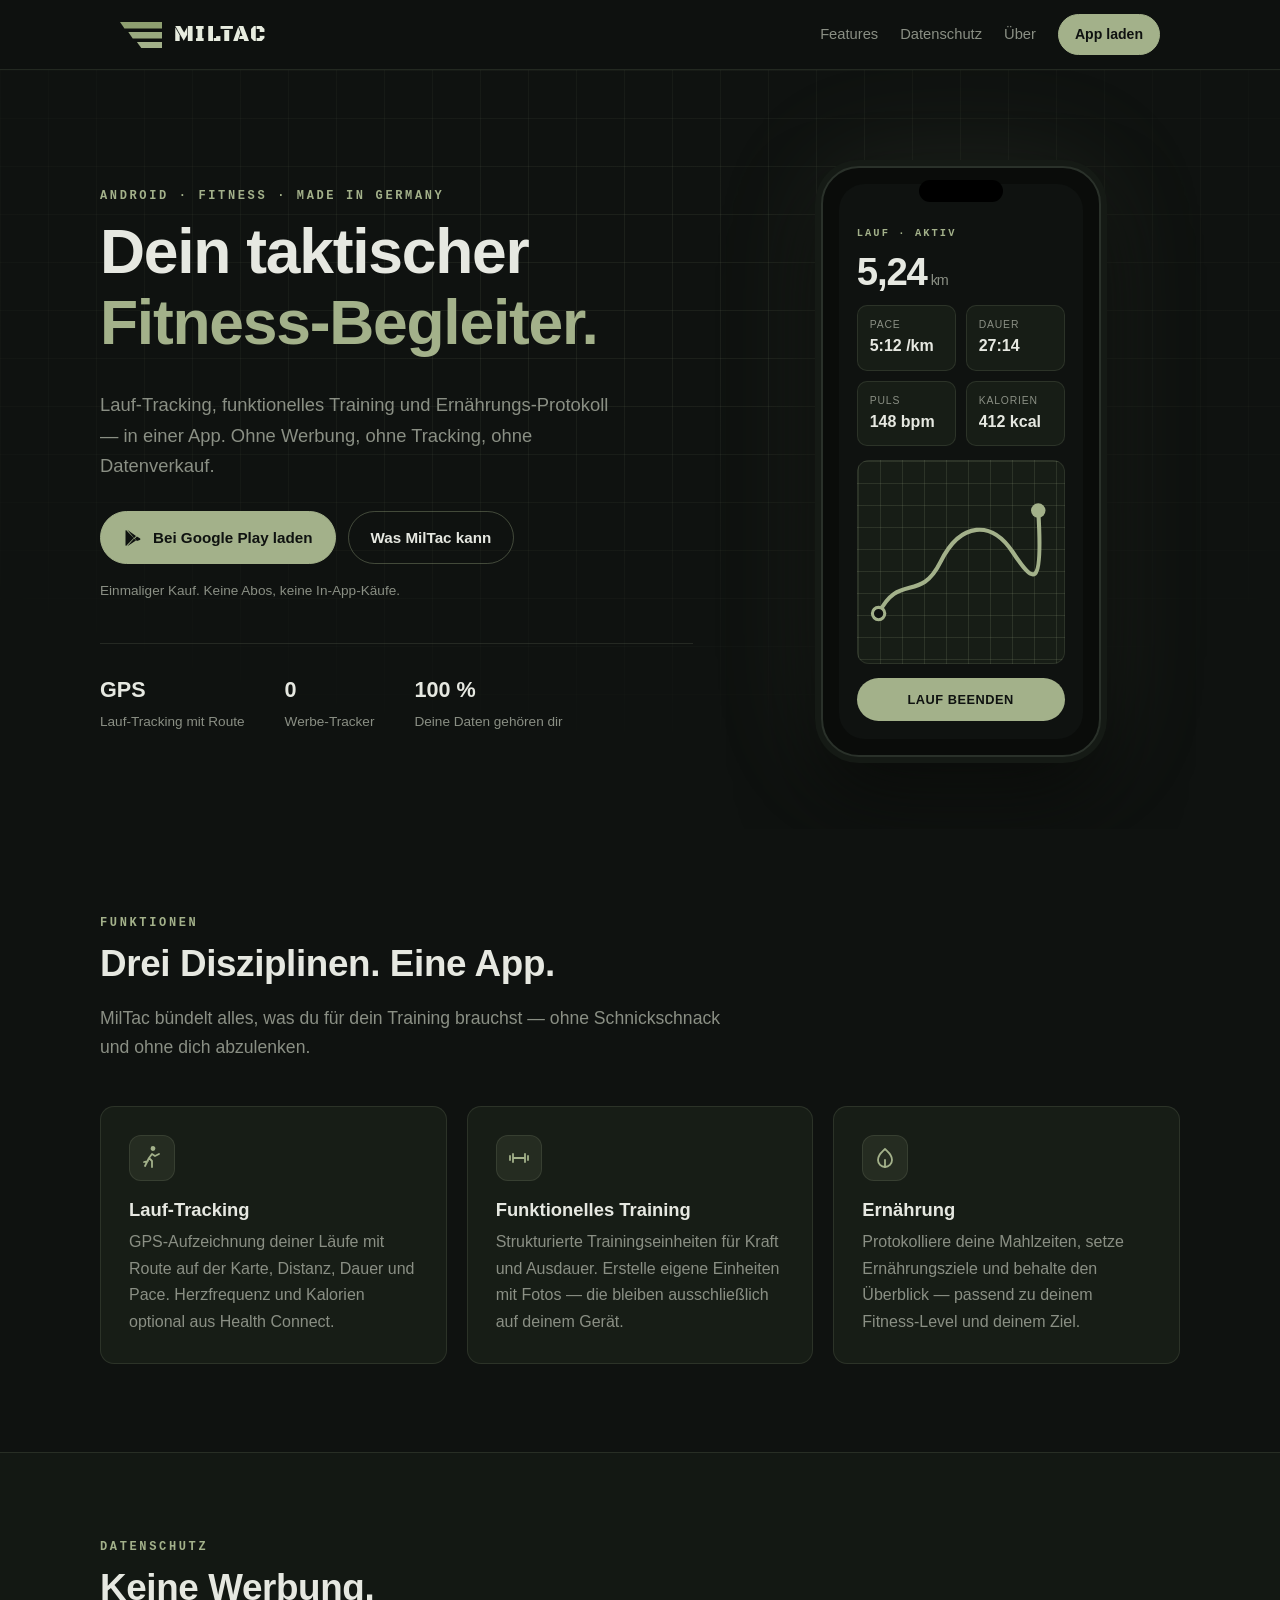
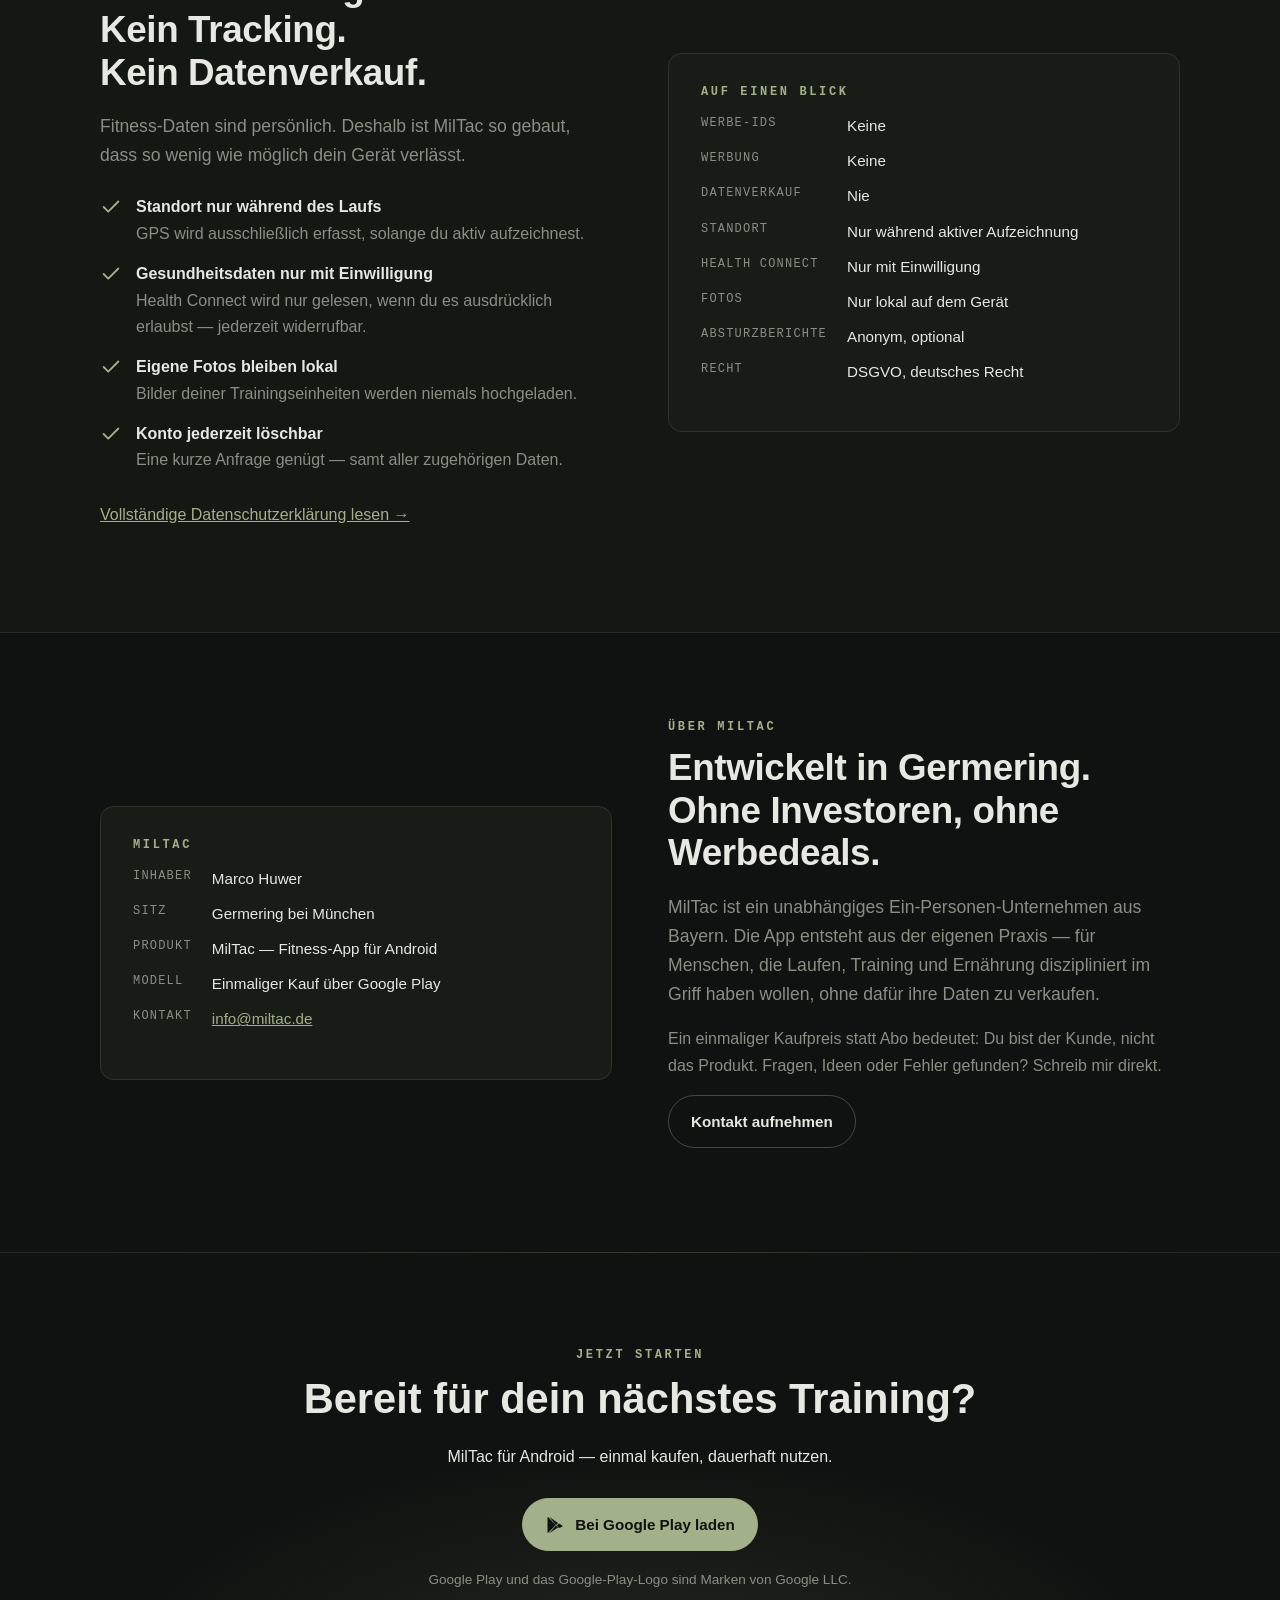
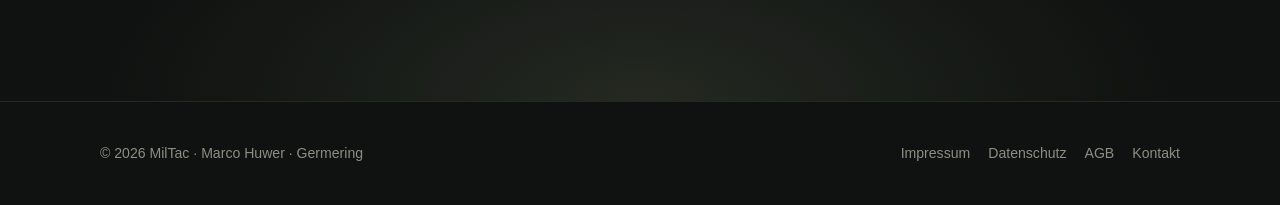
==== index.html @ 593bb2a6 "Replace placeholder mark with the real MilTac stripe logo - Rebuild the three-stripe mark as SVG (pr" ====
<!DOCTYPE html>
<html lang="de">
<head>
<meta charset="utf-8">
<meta name="viewport" content="width=device-width, initial-scale=1">
<title>MilTac — Lauf-Tracking, Training &amp; Ernährung für Android</title>
<meta name="description" content="MilTac ist die Fitness-App für Android: GPS-Lauf-Tracking, funktionelles Training und Ernährungs-Protokoll. Ohne Werbung, ohne Tracking, ohne Datenverkauf.">
<meta property="og:title" content="MilTac — Dein taktischer Fitness-Begleiter">
<meta property="og:description" content="Lauf-Tracking, funktionelles Training und Ernährung in einer App. Ohne Werbung, ohne Datenverkauf.">
<meta property="og:type" content="website">
<meta property="og:url" content="https://miltac.de/">
<meta property="og:image" content="https://miltac.de/assets/og-image.png">
<meta property="og:image:width" content="1200">
<meta property="og:image:height" content="630">
<meta name="twitter:card" content="summary_large_image">
<meta name="theme-color" content="#0F1210">
<link rel="icon" href="favicon.svg" type="image/svg+xml">
<link rel="canonical" href="https://miltac.de/">
<link rel="stylesheet" href="style.css">
</head>
<body>

<header class="site-header">
  <div class="inner">
    <a class="logo" href="#top" aria-label="MilTac Startseite">
      <svg class="mark" viewBox="0 0 142 88" aria-hidden="true"><polygon points="0,0 142,0 142,22 15,22" fill="#8E9F70"/><polygon points="28,34 142,34 142,56 43,56" fill="#99A97F"/><polygon points="57,68 142,68 142,88 72,88" fill="#A3B18A"/></svg>
      <span class="wordmark">MilTac</span>
    </a>
    <nav class="site-nav" aria-label="Hauptnavigation">
      <a href="#features">Features</a>
      <a href="#datenschutz">Datenschutz</a>
      <a href="#ueber">Über</a>
      <a class="btn primary" href="#download">App laden</a>
    </nav>
  </div>
</header>

<main id="top">

  <!-- ================= HERO ================= -->
  <section class="hero">
    <div class="container">
      <div>
        <p class="eyebrow">Android · Fitness · Made in Germany</p>
        <h1>Dein taktischer<br><em>Fitness-Begleiter.</em></h1>
        <p class="lead">Lauf-Tracking, funktionelles Training und Ernährungs-Protokoll — in einer App. Ohne Werbung, ohne Tracking, ohne Datenverkauf.</p>
        <div class="actions">
          <!-- TODO: Google-Play-Link eintragen, sobald die App gelistet ist -->
          <a class="btn primary" href="#download">
            <svg viewBox="0 0 24 24" fill="currentColor" aria-hidden="true"><path d="M3.6 2.3 13 12l-9.4 9.7c-.4-.2-.6-.6-.6-1.2V3.5c0-.6.2-1 .6-1.2zm1.5-.1L15.6 9.5l-2.3 2.4zm0 19.6 8.2-9.2 2.3 2.4zm11.6-6.1-2.6-2.7 2.6-2.7 3.5 2c1 .6 1 1.5 0 2.1z"/></svg>
            Bei Google Play laden
          </a>
          <a class="btn" href="#features">Was MilTac kann</a>
        </div>
        <p class="note">Einmaliger Kauf. Keine Abos, keine In-App-Käufe.</p>

        <div class="stats">
          <div><strong>GPS</strong><span>Lauf-Tracking mit Route</span></div>
          <div><strong>0</strong><span>Werbe-Tracker</span></div>
          <div><strong>100 %</strong><span>Deine Daten gehören dir</span></div>
        </div>
      </div>

      <div class="phone-wrap" aria-hidden="true">
        <div class="phone">
          <div class="screen">
            <div class="s-title">Lauf · Aktiv</div>
            <div class="s-big">5,24<small>km</small></div>
            <div class="s-row">
              <div class="s-box"><span>Pace</span><strong>5:12 /km</strong></div>
              <div class="s-box"><span>Dauer</span><strong>27:14</strong></div>
              <div class="s-box"><span>Puls</span><strong>148 bpm</strong></div>
              <div class="s-box"><span>Kalorien</span><strong>412 kcal</strong></div>
            </div>
            <div class="s-map">
              <svg viewBox="0 0 200 160" fill="none">
                <path d="M20 130 C 40 90, 60 120, 80 80 S 130 40, 150 70 S 180 110, 175 30" stroke="#A3B18A" stroke-width="4" stroke-linecap="round" stroke-linejoin="round"/>
                <circle cx="20" cy="130" r="6" fill="#0F1210" stroke="#A3B18A" stroke-width="3"/>
                <circle cx="175" cy="30" r="7" fill="#A3B18A"/>
              </svg>
            </div>
            <div class="s-btn">LAUF BEENDEN</div>
          </div>
        </div>
      </div>
    </div>
  </section>

  <!-- ================= FEATURES ================= -->
  <section class="section" id="features">
    <div class="container">
      <p class="eyebrow reveal">Funktionen</p>
      <h2 class="reveal">Drei Disziplinen. Eine App.</h2>
      <p class="lead reveal">MilTac bündelt alles, was du für dein Training brauchst — ohne Schnickschnack und ohne dich abzulenken.</p>

      <div class="grid cols-3" style="margin-top:44px">
        <article class="card reveal">
          <div class="icon"><svg viewBox="0 0 24 24" fill="none" stroke="currentColor" stroke-width="1.8" stroke-linecap="round" stroke-linejoin="round" aria-hidden="true"><path d="M13 4a1.5 1.5 0 1 0 0-3 1.5 1.5 0 0 0 0 3z" fill="currentColor"/><path d="m5 20 4-8 3 3v6M9 12l3-4 3 2 4-2M8 15l-4 1"/></svg></div>
          <h3>Lauf-Tracking</h3>
          <p>GPS-Aufzeichnung deiner Läufe mit Route auf der Karte, Distanz, Dauer und Pace. Herzfrequenz und Kalorien optional aus Health Connect.</p>
        </article>
        <article class="card reveal">
          <div class="icon"><svg viewBox="0 0 24 24" fill="none" stroke="currentColor" stroke-width="1.8" stroke-linecap="round" stroke-linejoin="round" aria-hidden="true"><path d="M6 8v8M18 8v8M3 10v4M21 10v4M6 12h12"/></svg></div>
          <h3>Funktionelles Training</h3>
          <p>Strukturierte Trainingseinheiten für Kraft und Ausdauer. Erstelle eigene Einheiten mit Fotos — die bleiben ausschließlich auf deinem Gerät.</p>
        </article>
        <article class="card reveal">
          <div class="icon"><svg viewBox="0 0 24 24" fill="none" stroke="currentColor" stroke-width="1.8" stroke-linecap="round" stroke-linejoin="round" aria-hidden="true"><path d="M12 3c-4 4-7 6-7 11a7 7 0 0 0 14 0c0-5-3-7-7-11z"/><path d="M12 14v7"/></svg></div>
          <h3>Ernährung</h3>
          <p>Protokolliere deine Mahlzeiten, setze Ernährungsziele und behalte den Überblick — passend zu deinem Fitness-Level und deinem Ziel.</p>
        </article>
      </div>
    </div>
  </section>

  <!-- ================= DATENSCHUTZ ================= -->
  <section class="section alt" id="datenschutz">
    <div class="container split">
      <div>
        <p class="eyebrow reveal">Datenschutz</p>
        <h2 class="reveal">Keine Werbung.<br>Kein Tracking.<br>Kein Datenverkauf.</h2>
        <p class="lead reveal">Fitness-Daten sind persönlich. Deshalb ist MilTac so gebaut, dass so wenig wie möglich dein Gerät verlässt.</p>
        <ul class="checklist reveal">
          <li><svg viewBox="0 0 24 24" fill="none" stroke="currentColor" stroke-width="2" stroke-linecap="round" stroke-linejoin="round" aria-hidden="true"><path d="M20 6 9 17l-5-5"/></svg><div><strong>Standort nur während des Laufs</strong><span>GPS wird ausschließlich erfasst, solange du aktiv aufzeichnest.</span></div></li>
          <li><svg viewBox="0 0 24 24" fill="none" stroke="currentColor" stroke-width="2" stroke-linecap="round" stroke-linejoin="round" aria-hidden="true"><path d="M20 6 9 17l-5-5"/></svg><div><strong>Gesundheitsdaten nur mit Einwilligung</strong><span>Health Connect wird nur gelesen, wenn du es ausdrücklich erlaubst — jederzeit widerrufbar.</span></div></li>
          <li><svg viewBox="0 0 24 24" fill="none" stroke="currentColor" stroke-width="2" stroke-linecap="round" stroke-linejoin="round" aria-hidden="true"><path d="M20 6 9 17l-5-5"/></svg><div><strong>Eigene Fotos bleiben lokal</strong><span>Bilder deiner Trainingseinheiten werden niemals hochgeladen.</span></div></li>
          <li><svg viewBox="0 0 24 24" fill="none" stroke="currentColor" stroke-width="2" stroke-linecap="round" stroke-linejoin="round" aria-hidden="true"><path d="M20 6 9 17l-5-5"/></svg><div><strong>Konto jederzeit löschbar</strong><span>Eine kurze Anfrage genügt — samt aller zugehörigen Daten.</span></div></li>
        </ul>
        <p style="margin-top:28px"><a href="datenschutz.html">Vollständige Datenschutzerklärung lesen →</a></p>
      </div>

      <div class="panel reveal">
        <p class="eyebrow">Auf einen Blick</p>
        <dl class="kv">
          <dt>Werbe-IDs</dt><dd>Keine</dd>
          <dt>Werbung</dt><dd>Keine</dd>
          <dt>Datenverkauf</dt><dd>Nie</dd>
          <dt>Standort</dt><dd>Nur während aktiver Aufzeichnung</dd>
          <dt>Health Connect</dt><dd>Nur mit Einwilligung</dd>
          <dt>Fotos</dt><dd>Nur lokal auf dem Gerät</dd>
          <dt>Absturzberichte</dt><dd>Anonym, optional</dd>
          <dt>Recht</dt><dd>DSGVO, deutsches Recht</dd>
        </dl>
      </div>
    </div>
  </section>

  <!-- ================= ÜBER ================= -->
  <section class="section" id="ueber">
    <div class="container split">
      <div class="panel reveal">
        <p class="eyebrow">MilTac</p>
        <dl class="kv">
          <dt>Inhaber</dt><dd>Marco Huwer</dd>
          <dt>Sitz</dt><dd>Germering bei München</dd>
          <dt>Produkt</dt><dd>MilTac — Fitness-App für Android</dd>
          <dt>Modell</dt><dd>Einmaliger Kauf über Google Play</dd>
          <dt>Kontakt</dt><dd><a href="mailto:info@miltac.de">info@miltac.de</a></dd>
        </dl>
      </div>
      <div>
        <p class="eyebrow reveal">Über MilTac</p>
        <h2 class="reveal">Entwickelt in Germering. Ohne Investoren, ohne Werbedeals.</h2>
        <p class="lead reveal">MilTac ist ein unabhängiges Ein-Personen-Unternehmen aus Bayern. Die App entsteht aus der eigenen Praxis — für Menschen, die Laufen, Training und Ernährung diszipliniert im Griff haben wollen, ohne dafür ihre Daten zu verkaufen.</p>
        <p class="reveal" style="color:var(--muted)">Ein einmaliger Kaufpreis statt Abo bedeutet: Du bist der Kunde, nicht das Produkt. Fragen, Ideen oder Fehler gefunden? Schreib mir direkt.</p>
        <p class="reveal"><a class="btn" href="mailto:info@miltac.de">Kontakt aufnehmen</a></p>
      </div>
    </div>
  </section>

  <!-- ================= CTA ================= -->
  <section class="cta" id="download">
    <div class="container">
      <p class="eyebrow">Jetzt starten</p>
      <h2>Bereit für dein nächstes Training?</h2>
      <p class="lead" style="margin:0 auto">MilTac für Android — einmal kaufen, dauerhaft nutzen.</p>
      <div class="actions">
        <!-- TODO: Google-Play-Link eintragen, sobald die App gelistet ist -->
        <a class="btn primary" href="#download">
          <svg viewBox="0 0 24 24" fill="currentColor" aria-hidden="true"><path d="M3.6 2.3 13 12l-9.4 9.7c-.4-.2-.6-.6-.6-1.2V3.5c0-.6.2-1 .6-1.2zm1.5-.1L15.6 9.5l-2.3 2.4zm0 19.6 8.2-9.2 2.3 2.4zm11.6-6.1-2.6-2.7 2.6-2.7 3.5 2c1 .6 1 1.5 0 2.1z"/></svg>
          Bei Google Play laden
        </a>
      </div>
      <p class="note" style="color:var(--muted);font-size:.85rem;margin-top:18px">Google Play und das Google-Play-Logo sind Marken von Google LLC.</p>
    </div>
  </section>

</main>

<footer class="site-footer">
  <div class="inner">
    <div>© 2026 MilTac · Marco Huwer · Germering</div>
    <nav aria-label="Rechtliches">
      <a href="impressum.html">Impressum</a>
      <a href="datenschutz.html">Datenschutz</a>
      <a href="agb.html">AGB</a>
      <a href="mailto:info@miltac.de">Kontakt</a>
    </nav>
  </div>
</footer>

<script>
  // Sanfte Einblendung beim Scrollen — ohne JS sind alle Elemente sichtbar (siehe CSS)
  (function () {
    var els = document.querySelectorAll('.reveal');
    if (!('IntersectionObserver' in window)) { els.forEach(function (e) { e.classList.add('in'); }); return; }
    var io = new IntersectionObserver(function (entries) {
      entries.forEach(function (en) { if (en.isIntersecting) { en.target.classList.add('in'); io.unobserve(en.target); } });
    }, { threshold: 0.12 });
    els.forEach(function (e) { io.observe(e); });
  })();
</script>
</body>
</html>
---- style.css ----
/* ==========================================================================
   MilTac — Design-System
   Dunkles, taktisches Theme · reines CSS, keine Abhängigkeiten
   ========================================================================== */

:root {
  --bg: #0F1210;
  --bg-elev: #131813;
  --card: #171D16;
  --card-hover: #1C231B;
  --text: #E6E8E1;
  --muted: #8A8F84;
  --accent: #A3B18A;
  --accent-strong: #C3D1A6;
  --accent-dim: rgba(163, 177, 138, 0.10);
  --border: rgba(163, 177, 138, 0.15);
  --border-strong: rgba(163, 177, 138, 0.35);
  --radius: 14px;
  --radius-sm: 8px;
  --max: 1080px;
  --font: -apple-system, "Segoe UI", Roboto, Inter, Arial, sans-serif;
  --mono: ui-monospace, "SF Mono", Menlo, Consolas, monospace;
}

* { box-sizing: border-box; }
html { scroll-behavior: smooth; }
body {
  margin: 0;
  background: var(--bg);
  color: var(--text);
  font: 16px/1.65 var(--font);
  -webkit-font-smoothing: antialiased;
}
img, svg { max-width: 100%; display: block; }
a { color: var(--accent); }
a:hover { color: var(--accent-strong); }
h1, h2, h3 { line-height: 1.15; margin: 0 0 0.5em; }
p { margin: 0 0 1em; }

/* Kleines Label in Monospace — der "taktische" Akzent */
.eyebrow {
  font: 600 0.75rem/1 var(--mono);
  letter-spacing: 0.22em;
  text-transform: uppercase;
  color: var(--accent);
  margin: 0 0 14px;
}

/* --------------------------------------------------------------------------
   Header & Navigation
   -------------------------------------------------------------------------- */
.site-header {
  position: sticky;
  top: 0;
  z-index: 10;
  background: rgba(15, 18, 16, 0.85);
  backdrop-filter: blur(10px);
  -webkit-backdrop-filter: blur(10px);
  border-bottom: 1px solid var(--border);
}
.site-header .inner {
  max-width: var(--max);
  margin: 0 auto;
  padding: 14px 20px;
  display: flex;
  align-items: center;
  justify-content: space-between;
  gap: 16px;
}
@font-face {
  /* Black Ops One (SIL OFL 1.1) — selbst gehostet, kein Google-Fonts-Abruf */
  font-family: "Black Ops One";
  src: url("assets/BlackOpsOne-subset.woff2") format("woff2"),
       url("assets/BlackOpsOne-subset.ttf") format("truetype");
  font-display: swap;
}
.logo {
  display: inline-flex;
  align-items: center;
  gap: 12px;
  color: #E7ECDF;
  text-decoration: none;
  font: 400 1.35rem/1 "Black Ops One", Impact, "Arial Black", sans-serif;
  letter-spacing: 0.06em;
  text-transform: uppercase;
}
.logo:hover { color: #fff; }
.logo .mark { width: 42px; height: auto; flex: none; }
.site-nav { display: flex; gap: 22px; align-items: center; }
.site-nav a {
  color: var(--muted);
  text-decoration: none;
  font-size: 0.92rem;
}
.site-nav a:hover { color: var(--text); }
.site-nav .btn { padding: 8px 16px; font-size: 0.88rem; }

/* --------------------------------------------------------------------------
   Buttons
   -------------------------------------------------------------------------- */
.btn {
  display: inline-flex;
  align-items: center;
  gap: 10px;
  padding: 13px 22px;
  border-radius: 999px;
  border: 1px solid var(--border-strong);
  background: transparent;
  color: var(--text);
  font-weight: 600;
  font-size: 0.95rem;
  text-decoration: none;
  transition: background .15s, border-color .15s, transform .15s;
}
.btn:hover { background: var(--accent-dim); border-color: var(--accent); color: var(--text); transform: translateY(-1px); }
.btn.primary { background: var(--accent); border-color: var(--accent); color: #0F1210; }
.btn.primary:hover { background: var(--accent-strong); border-color: var(--accent-strong); color: #0F1210; }
.btn svg { width: 20px; height: 20px; }

/* --------------------------------------------------------------------------
   Layout-Bausteine
   -------------------------------------------------------------------------- */
.section { padding: 88px 20px; }
.section.alt { background: var(--bg-elev); border-top: 1px solid var(--border); border-bottom: 1px solid var(--border); }
.container { max-width: var(--max); margin: 0 auto; }
.section h2 { font-size: clamp(1.7rem, 3.4vw, 2.3rem); letter-spacing: -0.01em; }
.section .lead { color: var(--muted); font-size: 1.1rem; max-width: 620px; }

.grid { display: grid; gap: 20px; }
.grid.cols-3 { grid-template-columns: repeat(3, 1fr); }
.grid.cols-2 { grid-template-columns: repeat(2, 1fr); }

.card {
  background: var(--card);
  border: 1px solid var(--border);
  border-radius: var(--radius);
  padding: 28px;
  transition: border-color .2s, background .2s;
}
.card:hover { border-color: var(--border-strong); background: var(--card-hover); }
.card h3 { font-size: 1.15rem; margin-top: 18px; }
.card p { color: var(--muted); margin-bottom: 0; }
.card .icon {
  width: 46px; height: 46px;
  border-radius: 12px;
  background: var(--accent-dim);
  border: 1px solid var(--border);
  display: grid; place-items: center;
  color: var(--accent);
}
.card .icon svg { width: 24px; height: 24px; }

/* --------------------------------------------------------------------------
   Hero
   -------------------------------------------------------------------------- */
.hero {
  position: relative;
  overflow: hidden;
  padding: 96px 20px 72px;
}
.hero::before {
  /* dezentes taktisches Raster im Hintergrund */
  content: "";
  position: absolute; inset: 0;
  background-image:
    linear-gradient(var(--border) 1px, transparent 1px),
    linear-gradient(90deg, var(--border) 1px, transparent 1px);
  background-size: 48px 48px;
  mask-image: radial-gradient(ellipse 70% 60% at 50% 30%, #000 20%, transparent 100%);
  -webkit-mask-image: radial-gradient(ellipse 70% 60% at 50% 30%, #000 20%, transparent 100%);
  opacity: .6;
  pointer-events: none;
}
.hero .container {
  position: relative;
  display: grid;
  grid-template-columns: 1.15fr 0.85fr;
  gap: 48px;
  align-items: center;
}
.hero h1 {
  font-size: clamp(2.3rem, 5.4vw, 3.9rem);
  letter-spacing: -0.02em;
  font-weight: 800;
}
.hero h1 em { font-style: normal; color: var(--accent); }
.hero .lead { font-size: 1.15rem; color: var(--muted); max-width: 520px; }
.hero .actions { display: flex; flex-wrap: wrap; gap: 12px; margin-top: 30px; }
.hero .note { color: var(--muted); font-size: 0.85rem; margin-top: 16px; }

/* Stat-Zeile unter dem Hero */
.stats {
  display: flex; flex-wrap: wrap; gap: 28px 40px;
  margin-top: 40px; padding-top: 28px;
  border-top: 1px solid var(--border);
}
.stats div strong { display: block; font-size: 1.35rem; font-weight: 700; }
.stats div span { color: var(--muted); font-size: 0.85rem; }

/* --------------------------------------------------------------------------
   Phone-Mockup (reines CSS, ersetzt bis zum Screenshot die App-Ansicht)
   -------------------------------------------------------------------------- */
.phone-wrap { display: grid; place-items: center; }
.phone {
  width: 280px;
  aspect-ratio: 9 / 19;
  border-radius: 38px;
  background: #0A0C0A;
  border: 2px solid #2A312A;
  box-shadow:
    0 0 0 6px #151A15,
    0 40px 80px rgba(0, 0, 0, 0.6),
    0 0 120px rgba(163, 177, 138, 0.12);
  padding: 16px;
  position: relative;
}
.phone::before {
  content: "";
  position: absolute; top: 12px; left: 50%; transform: translateX(-50%);
  width: 84px; height: 22px; border-radius: 999px; background: #000;
}
.screen {
  height: 100%;
  border-radius: 26px;
  background: var(--bg);
  padding: 44px 18px 18px;
  display: flex; flex-direction: column; gap: 14px;
  font-size: 0.8rem;
}
.screen .s-title { font: 600 0.65rem/1 var(--mono); letter-spacing: .2em; color: var(--accent); text-transform: uppercase; }
.screen .s-big { font-size: 2.4rem; font-weight: 800; letter-spacing: -0.03em; line-height: 1; }
.screen .s-big small { font-size: 0.9rem; color: var(--muted); font-weight: 500; margin-left: 4px; }
.screen .s-row { display: grid; grid-template-columns: 1fr 1fr; gap: 10px; }
.screen .s-box { background: var(--card); border: 1px solid var(--border); border-radius: 10px; padding: 10px 12px; }
.screen .s-box span { display: block; color: var(--muted); font-size: 0.65rem; text-transform: uppercase; letter-spacing: .08em; }
.screen .s-box strong { font-size: 1rem; white-space: nowrap; }
.screen .s-map {
  flex: 1;
  border-radius: 12px;
  background:
    linear-gradient(var(--border) 1px, transparent 1px) 0 0 / 22px 22px,
    linear-gradient(90deg, var(--border) 1px, transparent 1px) 0 0 / 22px 22px,
    var(--card);
  border: 1px solid var(--border);
  position: relative; overflow: hidden;
}
.screen .s-map svg { position: absolute; inset: 0; width: 100%; height: 100%; }
.screen .s-btn { background: var(--accent); color: #0F1210; text-align: center; border-radius: 999px; padding: 11px; font-weight: 700; font-size: 0.8rem; letter-spacing: .04em; }

/* --------------------------------------------------------------------------
   Feature-Liste (Checkliste)
   -------------------------------------------------------------------------- */
.checklist { list-style: none; padding: 0; margin: 24px 0 0; display: grid; gap: 14px; }
.checklist li { display: flex; gap: 14px; align-items: flex-start; color: var(--text); }
.checklist li svg { width: 22px; height: 22px; flex: none; color: var(--accent); margin-top: 2px; }
.checklist li span { color: var(--muted); }
.checklist li strong { color: var(--text); display: block; }

/* --------------------------------------------------------------------------
   Split-Section (Text + Visual)
   -------------------------------------------------------------------------- */
.split { display: grid; grid-template-columns: 1fr 1fr; gap: 56px; align-items: center; }
.panel {
  background: var(--card);
  border: 1px solid var(--border);
  border-radius: var(--radius);
  padding: 32px;
}
.panel .kv { display: grid; grid-template-columns: auto 1fr; gap: 10px 20px; font-size: 0.95rem; }
.panel .kv dt { color: var(--muted); font: 500 0.75rem/1.8 var(--mono); letter-spacing: .1em; text-transform: uppercase; }
.panel .kv dd { margin: 0; }

/* --------------------------------------------------------------------------
   CTA-Band
   -------------------------------------------------------------------------- */
.cta {
  text-align: center;
  padding: 96px 20px;
  background:
    radial-gradient(ellipse 60% 80% at 50% 100%, rgba(163, 177, 138, 0.14), transparent 70%),
    var(--bg);
  border-top: 1px solid var(--border);
}
.cta h2 { font-size: clamp(1.8rem, 4vw, 2.6rem); }
.cta .actions { display: flex; justify-content: center; flex-wrap: wrap; gap: 12px; margin-top: 28px; }

/* --------------------------------------------------------------------------
   Footer
   -------------------------------------------------------------------------- */
.site-footer {
  border-top: 1px solid var(--border);
  padding: 40px 20px;
  color: var(--muted);
  font-size: 0.88rem;
}
.site-footer .inner {
  max-width: var(--max); margin: 0 auto;
  display: flex; flex-wrap: wrap; justify-content: space-between; gap: 16px 32px;
  align-items: center;
}
.site-footer nav { display: flex; flex-wrap: wrap; gap: 18px; }
.site-footer a { color: var(--muted); text-decoration: none; }
.site-footer a:hover { color: var(--accent); }

/* --------------------------------------------------------------------------
   Rechtsseiten (Impressum / Datenschutz / AGB)
   -------------------------------------------------------------------------- */
.legal { max-width: 760px; margin: 0 auto; padding: 56px 20px 88px; }
.legal h1 {
  font-size: 1.9rem;
  letter-spacing: 0.04em;
  text-transform: uppercase;
  border-bottom: 1px solid var(--border);
  padding-bottom: 12px;
}
.legal h2 { font-size: 1.15rem; margin-top: 2em; color: var(--accent); }
.legal .meta { color: var(--muted); font-size: 0.9rem; }
.legal ul { padding-left: 1.2em; }
.legal li { margin: 0.35em 0; }
.legal address { font-style: normal; line-height: 1.7; }
.legal .box {
  background: var(--card);
  border: 1px solid var(--border);
  border-radius: var(--radius-sm);
  padding: 20px 24px;
  margin: 16px 0;
}

/* --------------------------------------------------------------------------
   Einblend-Animation beim Scrollen (fällt ohne JS sanft zurück)
   -------------------------------------------------------------------------- */
@media (prefers-reduced-motion: no-preference) {
  .reveal { opacity: 0; transform: translateY(18px); transition: opacity .6s ease, transform .6s ease; }
  .reveal.in { opacity: 1; transform: none; }
}

/* --------------------------------------------------------------------------
   Responsive
   -------------------------------------------------------------------------- */
@media (max-width: 900px) {
  .hero .container { grid-template-columns: 1fr; gap: 40px; }
  .hero { padding-top: 64px; }
  .phone { width: 250px; }
  .screen .s-box { padding: 9px 10px; }
  .screen .s-box strong { font-size: 0.85rem; }
  .grid.cols-3 { grid-template-columns: 1fr; }
  .grid.cols-2 { grid-template-columns: 1fr; }
  .split { grid-template-columns: 1fr; gap: 32px; }
  .section { padding: 64px 20px; }
}
@media (max-width: 600px) {
  .site-nav a:not(.btn) { display: none; }
  .stats { gap: 20px 28px; }
}
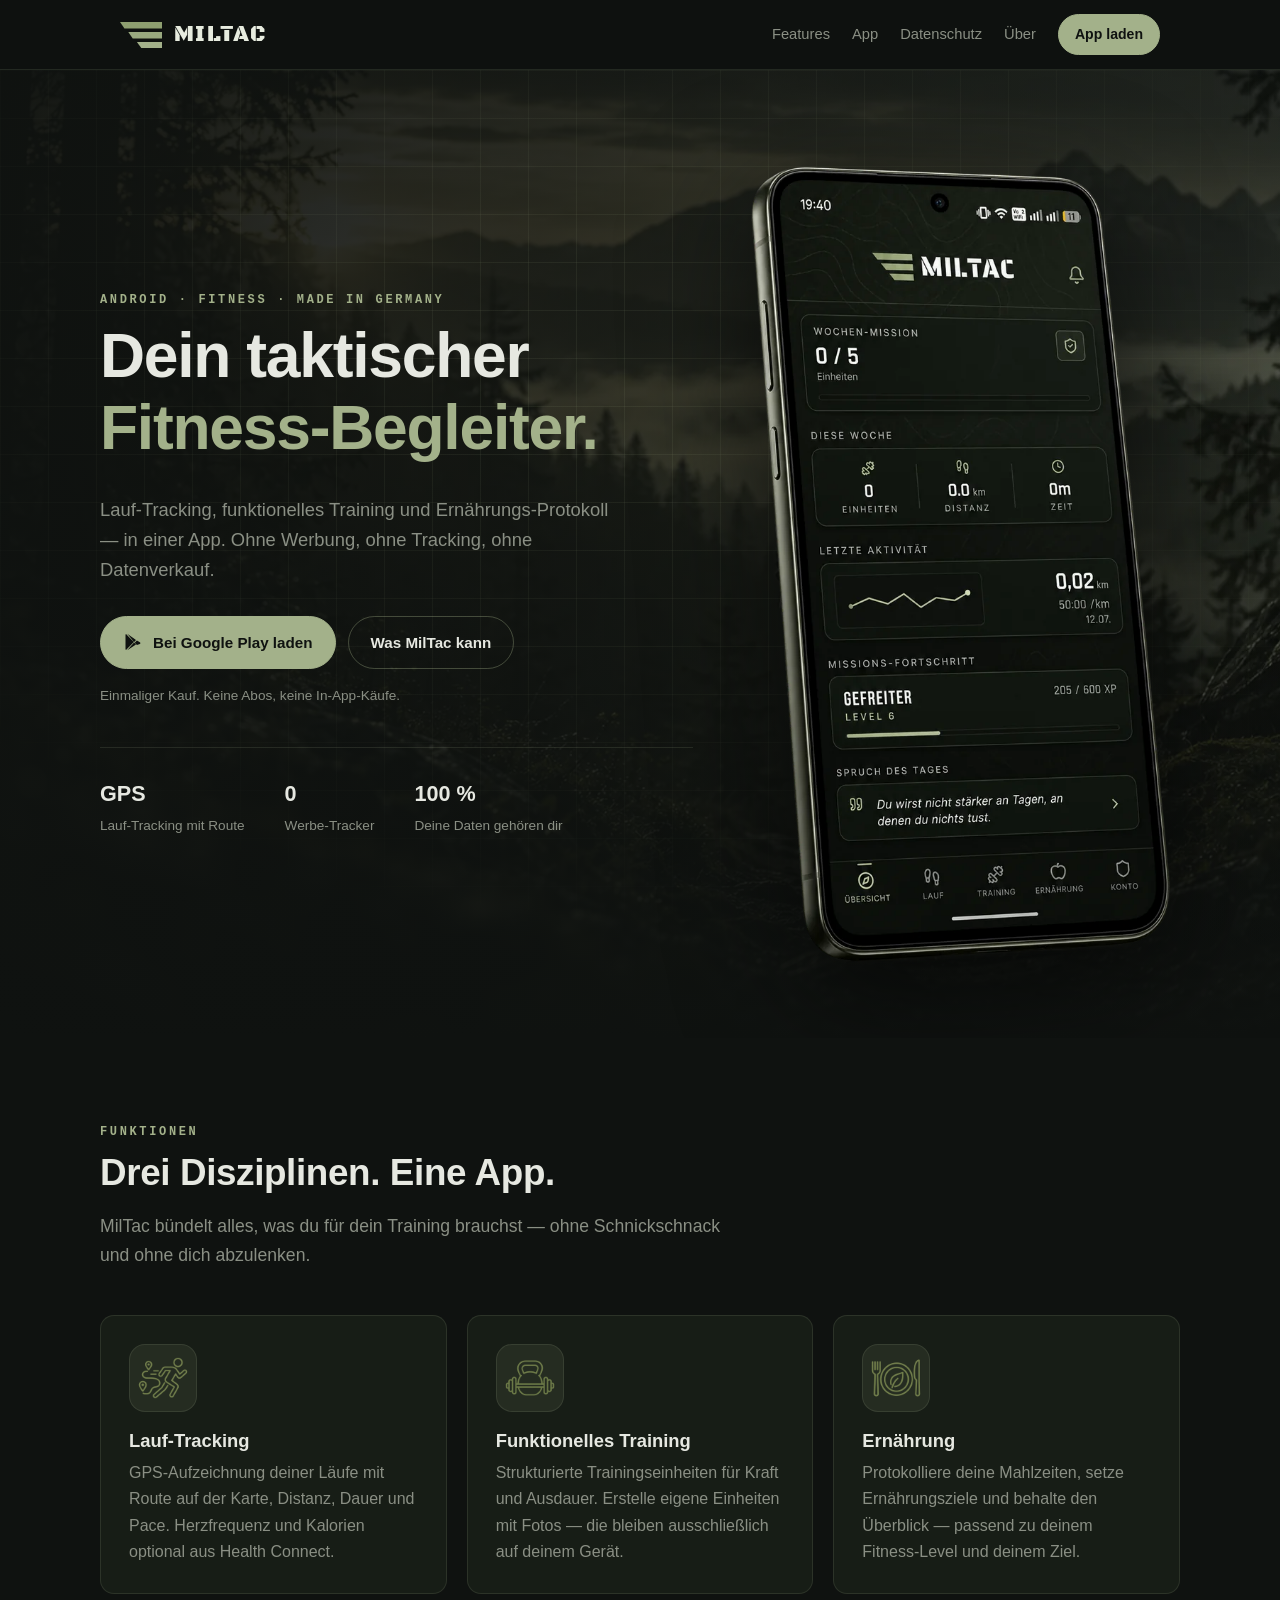
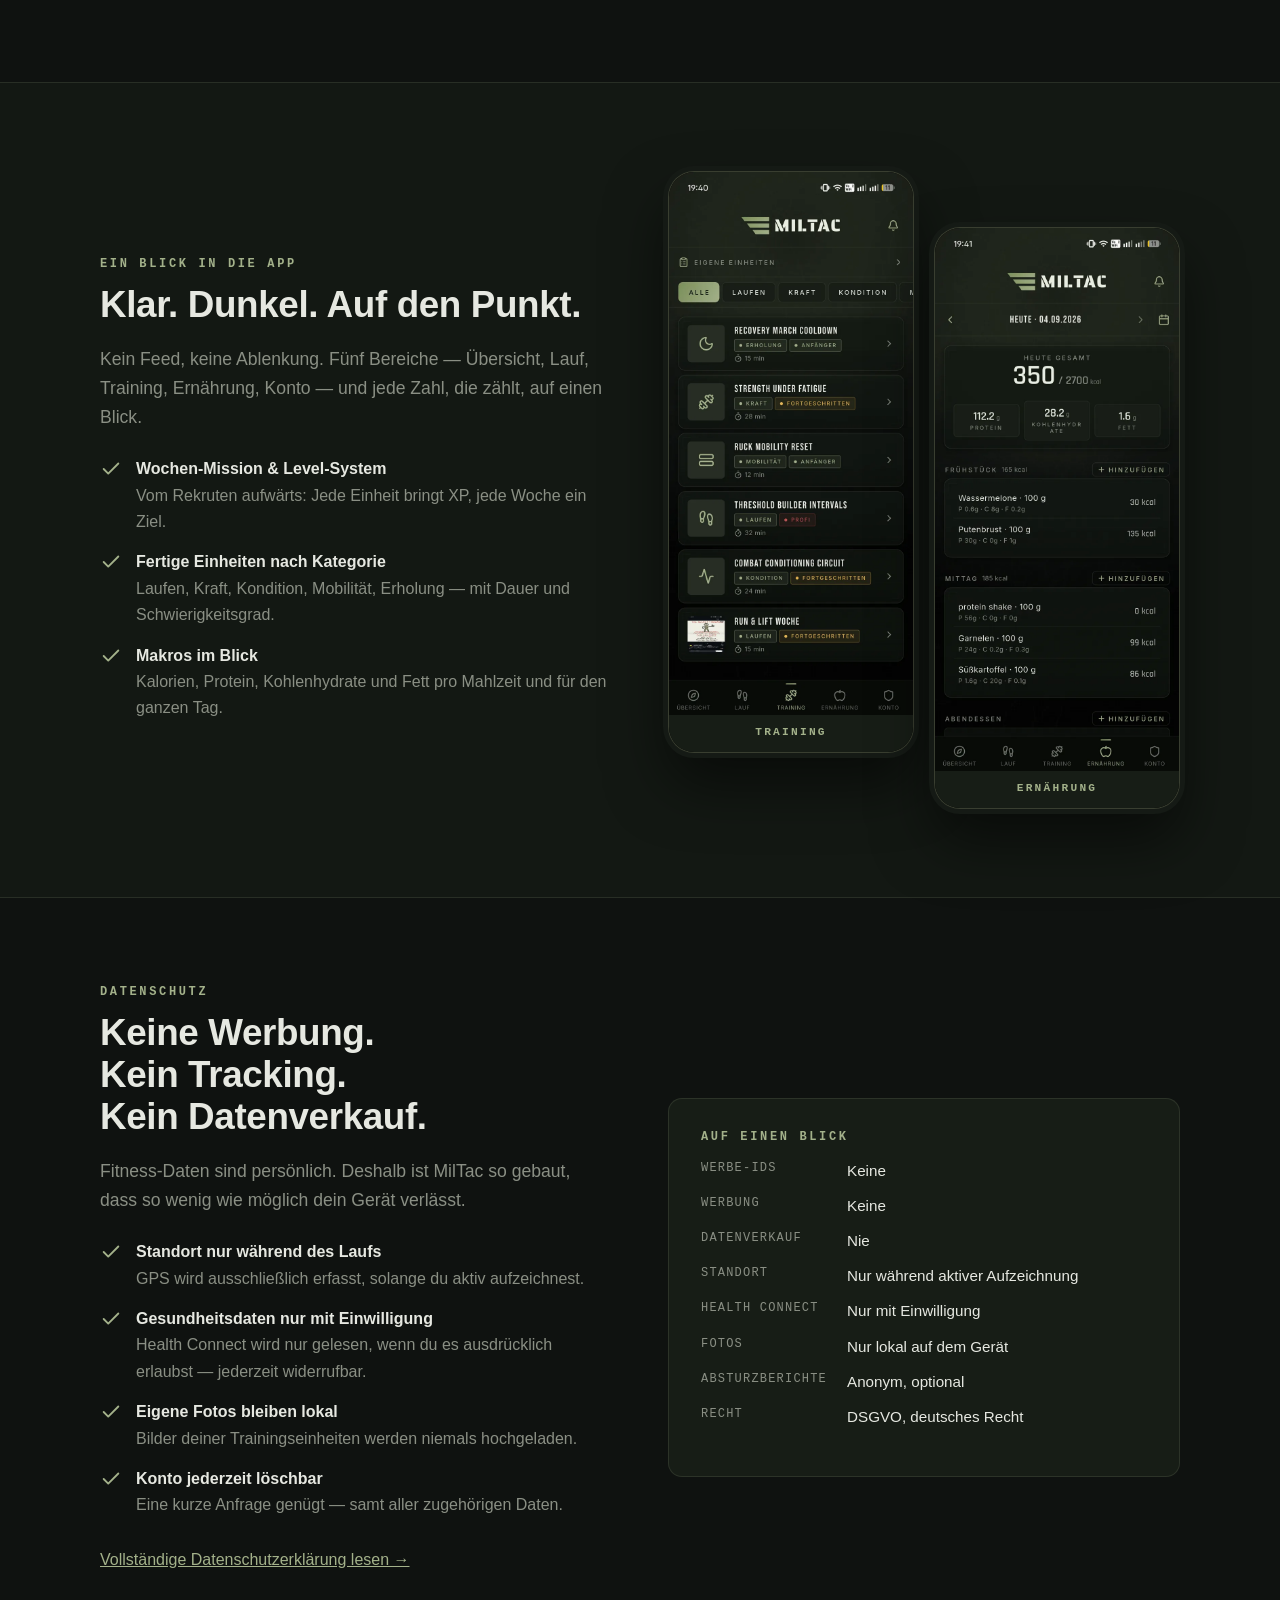
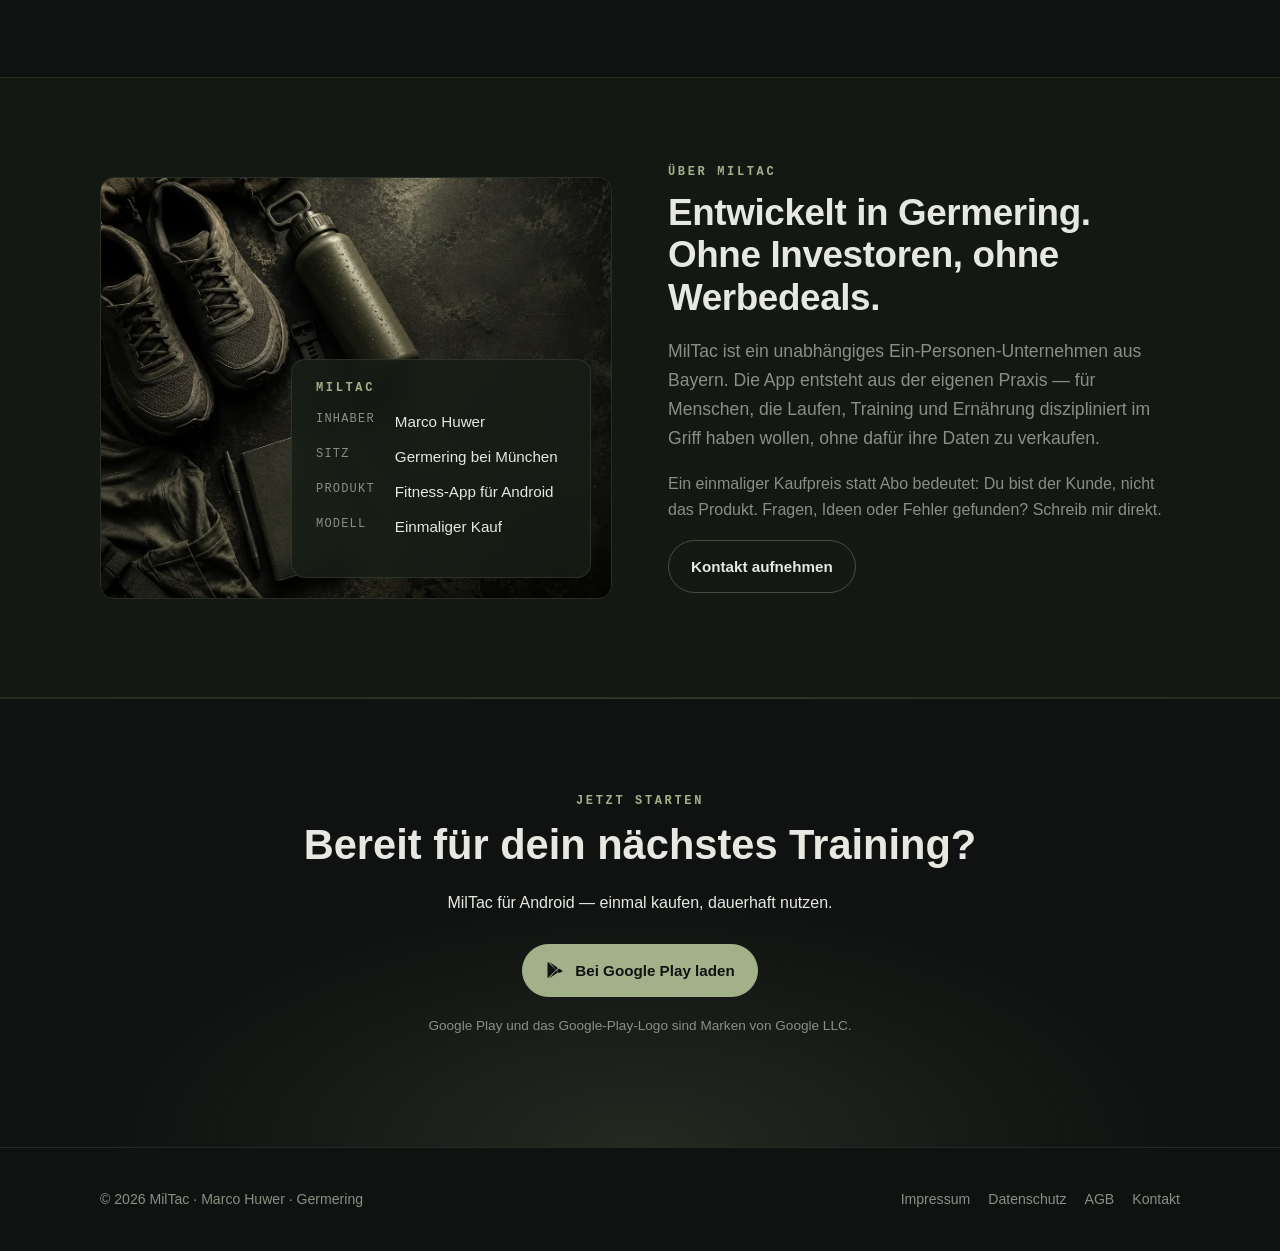
==== commit e4c73ff0: "Add real brand imagery and app screenshots to the landing page - App icon, social preview, hero phot" ====
--- a/index.html
+++ b/index.html
@@ -9,12 +9,13 @@
 <meta property="og:description" content="Lauf-Tracking, funktionelles Training und Ernährung in einer App. Ohne Werbung, ohne Datenverkauf.">
 <meta property="og:type" content="website">
 <meta property="og:url" content="https://miltac.de/">
-<meta property="og:image" content="https://miltac.de/assets/og-image.png">
+<meta property="og:image" content="https://miltac.de/assets/og-image.jpg">
 <meta property="og:image:width" content="1200">
 <meta property="og:image:height" content="630">
 <meta name="twitter:card" content="summary_large_image">
 <meta name="theme-color" content="#0F1210">
 <link rel="icon" href="favicon.svg" type="image/svg+xml">
+<link rel="apple-touch-icon" href="assets/apple-touch-icon.png">
 <link rel="canonical" href="https://miltac.de/">
 <link rel="stylesheet" href="style.css">
 </head>
@@ -28,6 +29,7 @@
     </a>
     <nav class="site-nav" aria-label="Hauptnavigation">
       <a href="#features">Features</a>
+      <a href="#app">App</a>
       <a href="#datenschutz">Datenschutz</a>
       <a href="#ueber">Über</a>
       <a class="btn primary" href="#download">App laden</a>
@@ -38,7 +40,7 @@
 <main id="top">
 
   <!-- ================= HERO ================= -->
-  <section class="hero">
+  <section class="hero has-photo">
     <div class="container">
       <div>
         <p class="eyebrow">Android · Fitness · Made in Germany</p>
@@ -61,27 +63,8 @@
         </div>
       </div>
 
-      <div class="phone-wrap" aria-hidden="true">
-        <div class="phone">
-          <div class="screen">
-            <div class="s-title">Lauf · Aktiv</div>
-            <div class="s-big">5,24<small>km</small></div>
-            <div class="s-row">
-              <div class="s-box"><span>Pace</span><strong>5:12 /km</strong></div>
-              <div class="s-box"><span>Dauer</span><strong>27:14</strong></div>
-              <div class="s-box"><span>Puls</span><strong>148 bpm</strong></div>
-              <div class="s-box"><span>Kalorien</span><strong>412 kcal</strong></div>
-            </div>
-            <div class="s-map">
-              <svg viewBox="0 0 200 160" fill="none">
-                <path d="M20 130 C 40 90, 60 120, 80 80 S 130 40, 150 70 S 180 110, 175 30" stroke="#A3B18A" stroke-width="4" stroke-linecap="round" stroke-linejoin="round"/>
-                <circle cx="20" cy="130" r="6" fill="#0F1210" stroke="#A3B18A" stroke-width="3"/>
-                <circle cx="175" cy="30" r="7" fill="#A3B18A"/>
-              </svg>
-            </div>
-            <div class="s-btn">LAUF BEENDEN</div>
-          </div>
-        </div>
+      <div class="phone-wrap">
+        <img class="phone-img" src="assets/phone-mockup.webp" width="593" height="1127" alt="MilTac auf einem Android-Smartphone: Übersicht mit Wochen-Mission, Statistiken und Missions-Fortschritt" fetchpriority="high">
       </div>
     </div>
   </section>
@@ -95,17 +78,17 @@
 
       <div class="grid cols-3" style="margin-top:44px">
         <article class="card reveal">
-          <div class="icon"><svg viewBox="0 0 24 24" fill="none" stroke="currentColor" stroke-width="1.8" stroke-linecap="round" stroke-linejoin="round" aria-hidden="true"><path d="M13 4a1.5 1.5 0 1 0 0-3 1.5 1.5 0 0 0 0 3z" fill="currentColor"/><path d="m5 20 4-8 3 3v6M9 12l3-4 3 2 4-2M8 15l-4 1"/></svg></div>
+          <div class="icon"><img src="assets/icon-run.png" width="44" height="44" alt=""></div>
           <h3>Lauf-Tracking</h3>
           <p>GPS-Aufzeichnung deiner Läufe mit Route auf der Karte, Distanz, Dauer und Pace. Herzfrequenz und Kalorien optional aus Health Connect.</p>
         </article>
         <article class="card reveal">
-          <div class="icon"><svg viewBox="0 0 24 24" fill="none" stroke="currentColor" stroke-width="1.8" stroke-linecap="round" stroke-linejoin="round" aria-hidden="true"><path d="M6 8v8M18 8v8M3 10v4M21 10v4M6 12h12"/></svg></div>
+          <div class="icon"><img src="assets/icon-training.png" width="44" height="44" alt=""></div>
           <h3>Funktionelles Training</h3>
           <p>Strukturierte Trainingseinheiten für Kraft und Ausdauer. Erstelle eigene Einheiten mit Fotos — die bleiben ausschließlich auf deinem Gerät.</p>
         </article>
         <article class="card reveal">
-          <div class="icon"><svg viewBox="0 0 24 24" fill="none" stroke="currentColor" stroke-width="1.8" stroke-linecap="round" stroke-linejoin="round" aria-hidden="true"><path d="M12 3c-4 4-7 6-7 11a7 7 0 0 0 14 0c0-5-3-7-7-11z"/><path d="M12 14v7"/></svg></div>
+          <div class="icon"><img src="assets/icon-nutrition.png" width="44" height="44" alt=""></div>
           <h3>Ernährung</h3>
           <p>Protokolliere deine Mahlzeiten, setze Ernährungsziele und behalte den Überblick — passend zu deinem Fitness-Level und deinem Ziel.</p>
         </article>
@@ -113,8 +96,34 @@
     </div>
   </section>
 
+  <!-- ================= SCREENSHOTS ================= -->
+  <section class="section alt" id="app">
+    <div class="container split">
+      <div>
+        <p class="eyebrow reveal">Ein Blick in die App</p>
+        <h2 class="reveal">Klar. Dunkel. Auf den Punkt.</h2>
+        <p class="lead reveal">Kein Feed, keine Ablenkung. Fünf Bereiche — Übersicht, Lauf, Training, Ernährung, Konto — und jede Zahl, die zählt, auf einen Blick.</p>
+        <ul class="checklist reveal">
+          <li><svg viewBox="0 0 24 24" fill="none" stroke="currentColor" stroke-width="2" stroke-linecap="round" stroke-linejoin="round" aria-hidden="true"><path d="M20 6 9 17l-5-5"/></svg><div><strong>Wochen-Mission &amp; Level-System</strong><span>Vom Rekruten aufwärts: Jede Einheit bringt XP, jede Woche ein Ziel.</span></div></li>
+          <li><svg viewBox="0 0 24 24" fill="none" stroke="currentColor" stroke-width="2" stroke-linecap="round" stroke-linejoin="round" aria-hidden="true"><path d="M20 6 9 17l-5-5"/></svg><div><strong>Fertige Einheiten nach Kategorie</strong><span>Laufen, Kraft, Kondition, Mobilität, Erholung — mit Dauer und Schwierigkeitsgrad.</span></div></li>
+          <li><svg viewBox="0 0 24 24" fill="none" stroke="currentColor" stroke-width="2" stroke-linecap="round" stroke-linejoin="round" aria-hidden="true"><path d="M20 6 9 17l-5-5"/></svg><div><strong>Makros im Blick</strong><span>Kalorien, Protein, Kohlenhydrate und Fett pro Mahlzeit und für den ganzen Tag.</span></div></li>
+        </ul>
+      </div>
+      <div class="screens reveal">
+        <figure class="screen-frame">
+          <img src="assets/screen-training.webp" width="720" height="1600" loading="lazy" alt="MilTac Training: Liste der Einheiten mit Kategorie, Schwierigkeit und Dauer">
+          <figcaption>Training</figcaption>
+        </figure>
+        <figure class="screen-frame">
+          <img src="assets/screen-ernaehrung.webp" width="720" height="1600" loading="lazy" alt="MilTac Ernährung: Tagesübersicht mit Kalorien und Makronährstoffen">
+          <figcaption>Ernährung</figcaption>
+        </figure>
+      </div>
+    </div>
+  </section>
+
   <!-- ================= DATENSCHUTZ ================= -->
-  <section class="section alt" id="datenschutz">
+  <section class="section" id="datenschutz">
     <div class="container split">
       <div>
         <p class="eyebrow reveal">Datenschutz</p>
@@ -146,17 +155,19 @@
   </section>
 
   <!-- ================= ÜBER ================= -->
-  <section class="section" id="ueber">
+  <section class="section alt" id="ueber">
     <div class="container split">
-      <div class="panel reveal">
-        <p class="eyebrow">MilTac</p>
-        <dl class="kv">
-          <dt>Inhaber</dt><dd>Marco Huwer</dd>
-          <dt>Sitz</dt><dd>Germering bei München</dd>
-          <dt>Produkt</dt><dd>MilTac — Fitness-App für Android</dd>
-          <dt>Modell</dt><dd>Einmaliger Kauf über Google Play</dd>
-          <dt>Kontakt</dt><dd><a href="mailto:info@miltac.de">info@miltac.de</a></dd>
-        </dl>
+      <div class="about-visual reveal">
+        <img src="assets/about.webp" width="1400" height="933" loading="lazy" alt="Laufschuhe, Sportuhr, Trinkflasche und Notizbuch auf dunklem Untergrund">
+        <div class="panel">
+          <p class="eyebrow">MilTac</p>
+          <dl class="kv">
+            <dt>Inhaber</dt><dd>Marco Huwer</dd>
+            <dt>Sitz</dt><dd>Germering bei München</dd>
+            <dt>Produkt</dt><dd>Fitness-App für Android</dd>
+            <dt>Modell</dt><dd>Einmaliger Kauf</dd>
+          </dl>
+        </div>
       </div>
       <div>
         <p class="eyebrow reveal">Über MilTac</p>
--- a/style.css
+++ b/style.css
@@ -149,6 +149,8 @@
   color: var(--accent);
 }
 .card .icon svg { width: 24px; height: 24px; }
+.card .icon img { width: 60px; height: 60px; }
+.card .icon:has(img) { width: 68px; height: 68px; border-radius: 16px; }
 
 /* --------------------------------------------------------------------------
    Hero
@@ -158,9 +160,22 @@
   overflow: hidden;
   padding: 96px 20px 72px;
 }
+.hero.has-photo {
+  background: url("assets/hero-bg.webp") center 40% / cover no-repeat, var(--bg);
+}
+.hero.has-photo::after {
+  /* Foto abdunkeln, damit Text lesbar bleibt; unten weich in den Seitenhintergrund */
+  content: "";
+  position: absolute; inset: 0;
+  background:
+    linear-gradient(90deg, rgba(15, 18, 16, 0.92) 0%, rgba(15, 18, 16, 0.75) 45%, rgba(15, 18, 16, 0.35) 100%),
+    linear-gradient(180deg, rgba(15, 18, 16, 0.55) 0%, rgba(15, 18, 16, 0.1) 40%, var(--bg) 100%);
+  pointer-events: none;
+}
 .hero::before {
   /* dezentes taktisches Raster im Hintergrund */
   content: "";
+  z-index: 1;
   position: absolute; inset: 0;
   background-image:
     linear-gradient(var(--border) 1px, transparent 1px),
@@ -173,6 +188,7 @@
 }
 .hero .container {
   position: relative;
+  z-index: 2;
   display: grid;
   grid-template-columns: 1.15fr 0.85fr;
   gap: 48px;
@@ -201,6 +217,7 @@
    Phone-Mockup (reines CSS, ersetzt bis zum Screenshot die App-Ansicht)
    -------------------------------------------------------------------------- */
 .phone-wrap { display: grid; place-items: center; }
+.phone-img { width: min(100%, 420px); height: auto; filter: drop-shadow(0 30px 60px rgba(0, 0, 0, 0.6)); }
 .phone {
   width: 280px;
   aspect-ratio: 9 / 19;
@@ -248,6 +265,38 @@
 .screen .s-btn { background: var(--accent); color: #0F1210; text-align: center; border-radius: 999px; padding: 11px; font-weight: 700; font-size: 0.8rem; letter-spacing: .04em; }
 
 /* --------------------------------------------------------------------------
+   App-Screenshots
+   -------------------------------------------------------------------------- */
+.screens { display: grid; grid-template-columns: 1fr 1fr; gap: 20px; align-items: start; }
+.screens .screen-frame:nth-child(2) { margin-top: 56px; }
+.screen-frame {
+  margin: 0;
+  border-radius: 26px;
+  overflow: hidden;
+  border: 1px solid var(--border-strong);
+  background: #000;
+  box-shadow: 0 0 0 5px #151A15, 0 30px 60px rgba(0, 0, 0, 0.55);
+}
+.screen-frame img { width: 100%; height: auto; display: block; }
+.screen-frame figcaption {
+  font: 600 0.7rem/1 var(--mono); letter-spacing: .2em; text-transform: uppercase;
+  color: var(--accent); text-align: center; padding: 12px 0 14px; background: var(--card);
+}
+
+/* --------------------------------------------------------------------------
+   Über: Flat-Lay mit Fakten-Panel
+   -------------------------------------------------------------------------- */
+.about-visual { position: relative; border-radius: var(--radius); overflow: hidden; border: 1px solid var(--border); }
+.about-visual img { width: 100%; height: 100%; object-fit: cover; object-position: 15% center; display: block; min-height: 420px; }
+.about-visual .panel {
+  position: absolute; right: 20px; bottom: 20px; left: auto;
+  width: min(300px, calc(100% - 40px));
+  padding: 22px 24px;
+  background: rgba(23, 29, 22, 0.88);
+  backdrop-filter: blur(8px); -webkit-backdrop-filter: blur(8px);
+}
+
+/* --------------------------------------------------------------------------
    Feature-Liste (Checkliste)
    -------------------------------------------------------------------------- */
 .checklist { list-style: none; padding: 0; margin: 24px 0 0; display: grid; gap: 14px; }
@@ -341,6 +390,10 @@
   .hero .container { grid-template-columns: 1fr; gap: 40px; }
   .hero { padding-top: 64px; }
   .phone { width: 250px; }
+  .phone-img { width: min(100%, 320px); }
+  .screens .screen-frame:nth-child(2) { margin-top: 32px; }
+  .about-visual img { min-height: 0; height: 240px; }
+  .about-visual .panel { position: static; width: auto; border-radius: 0; border: 0; border-top: 1px solid var(--border); background: var(--card); }
   .screen .s-box { padding: 9px 10px; }
   .screen .s-box strong { font-size: 0.85rem; }
   .grid.cols-3 { grid-template-columns: 1fr; }
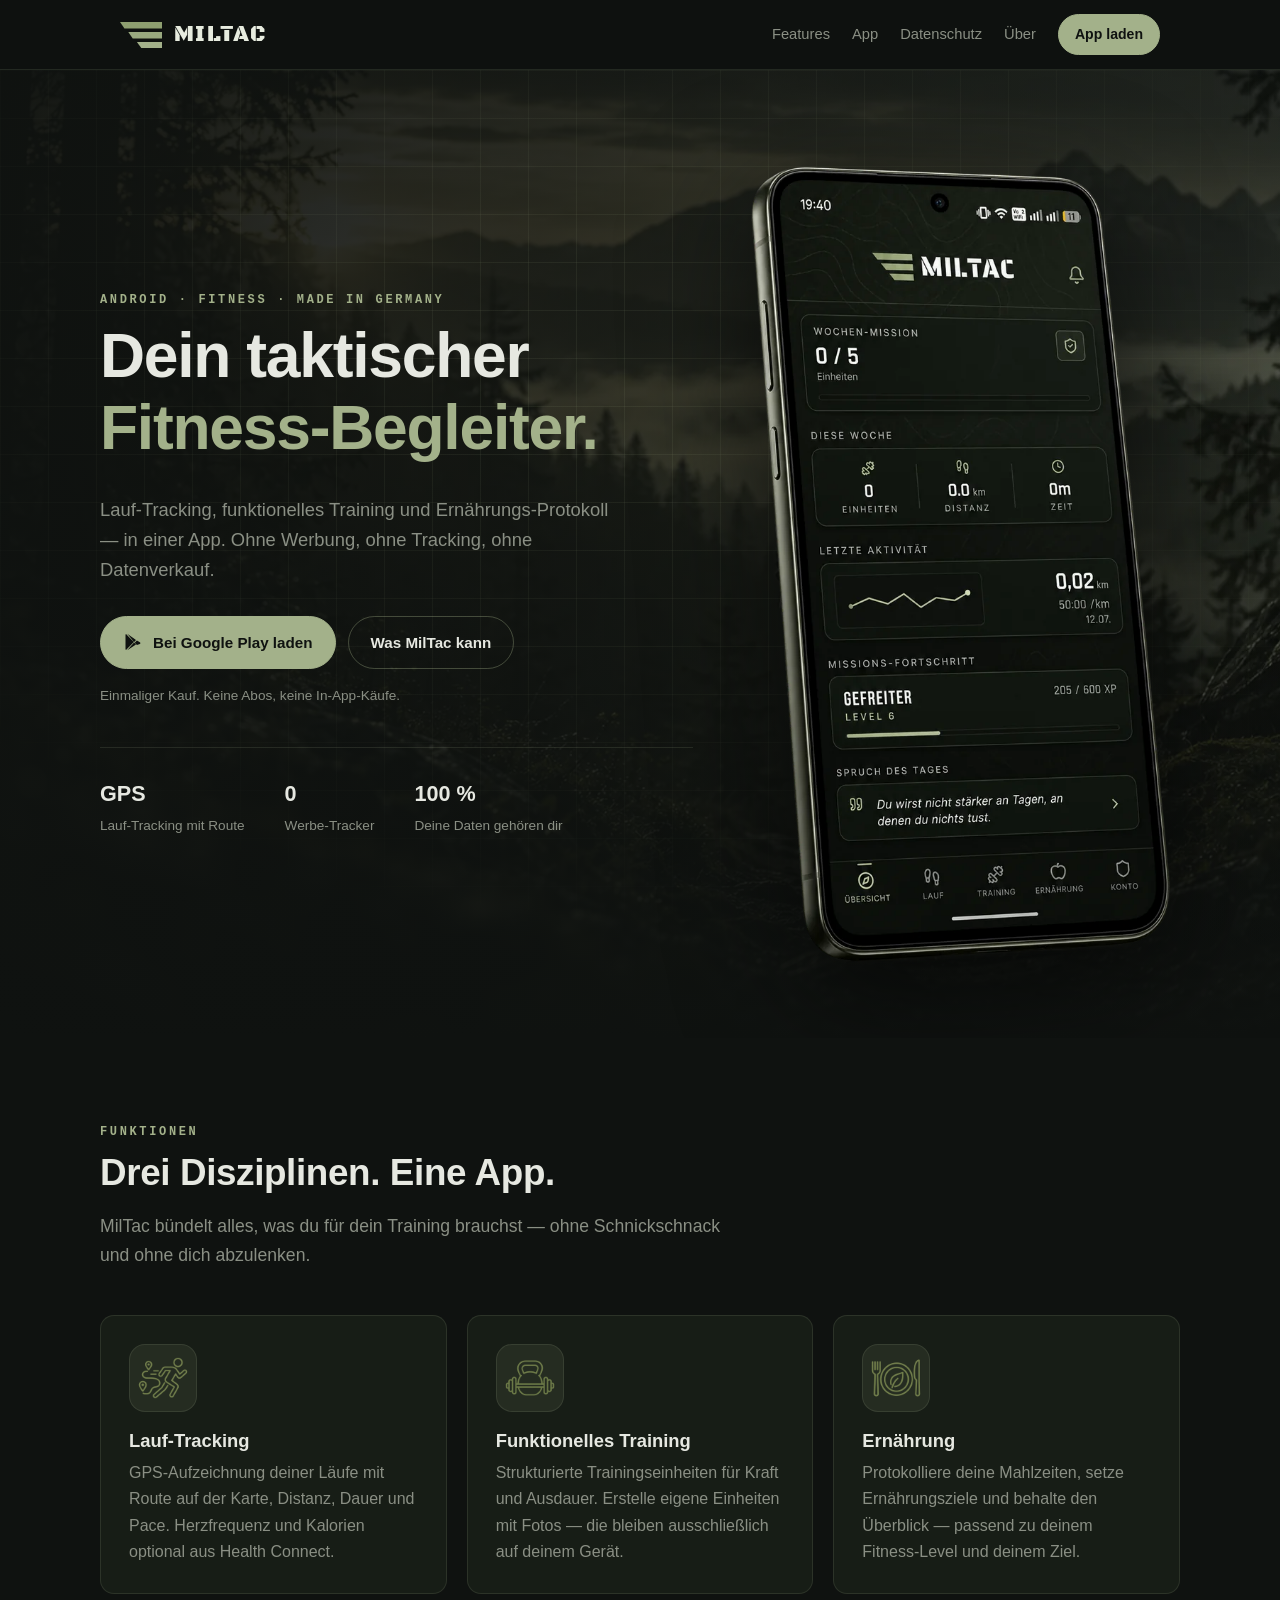
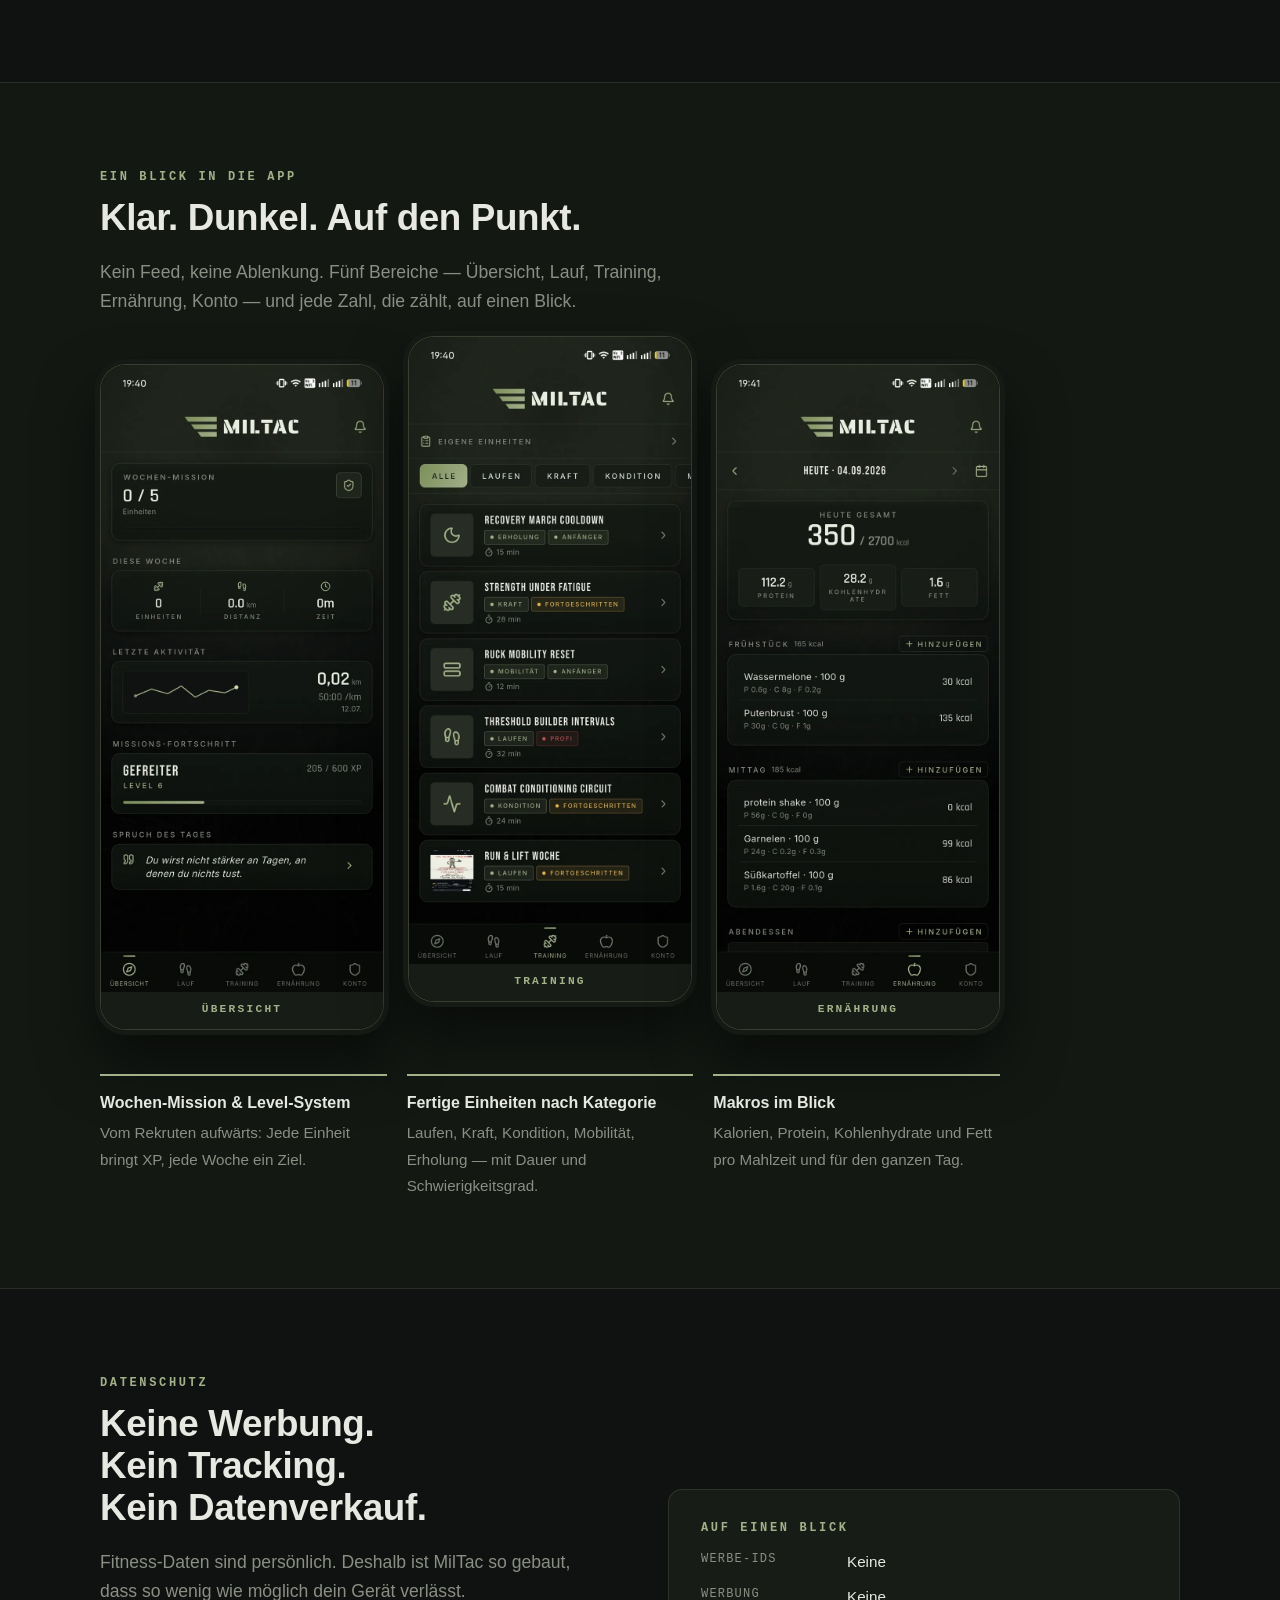
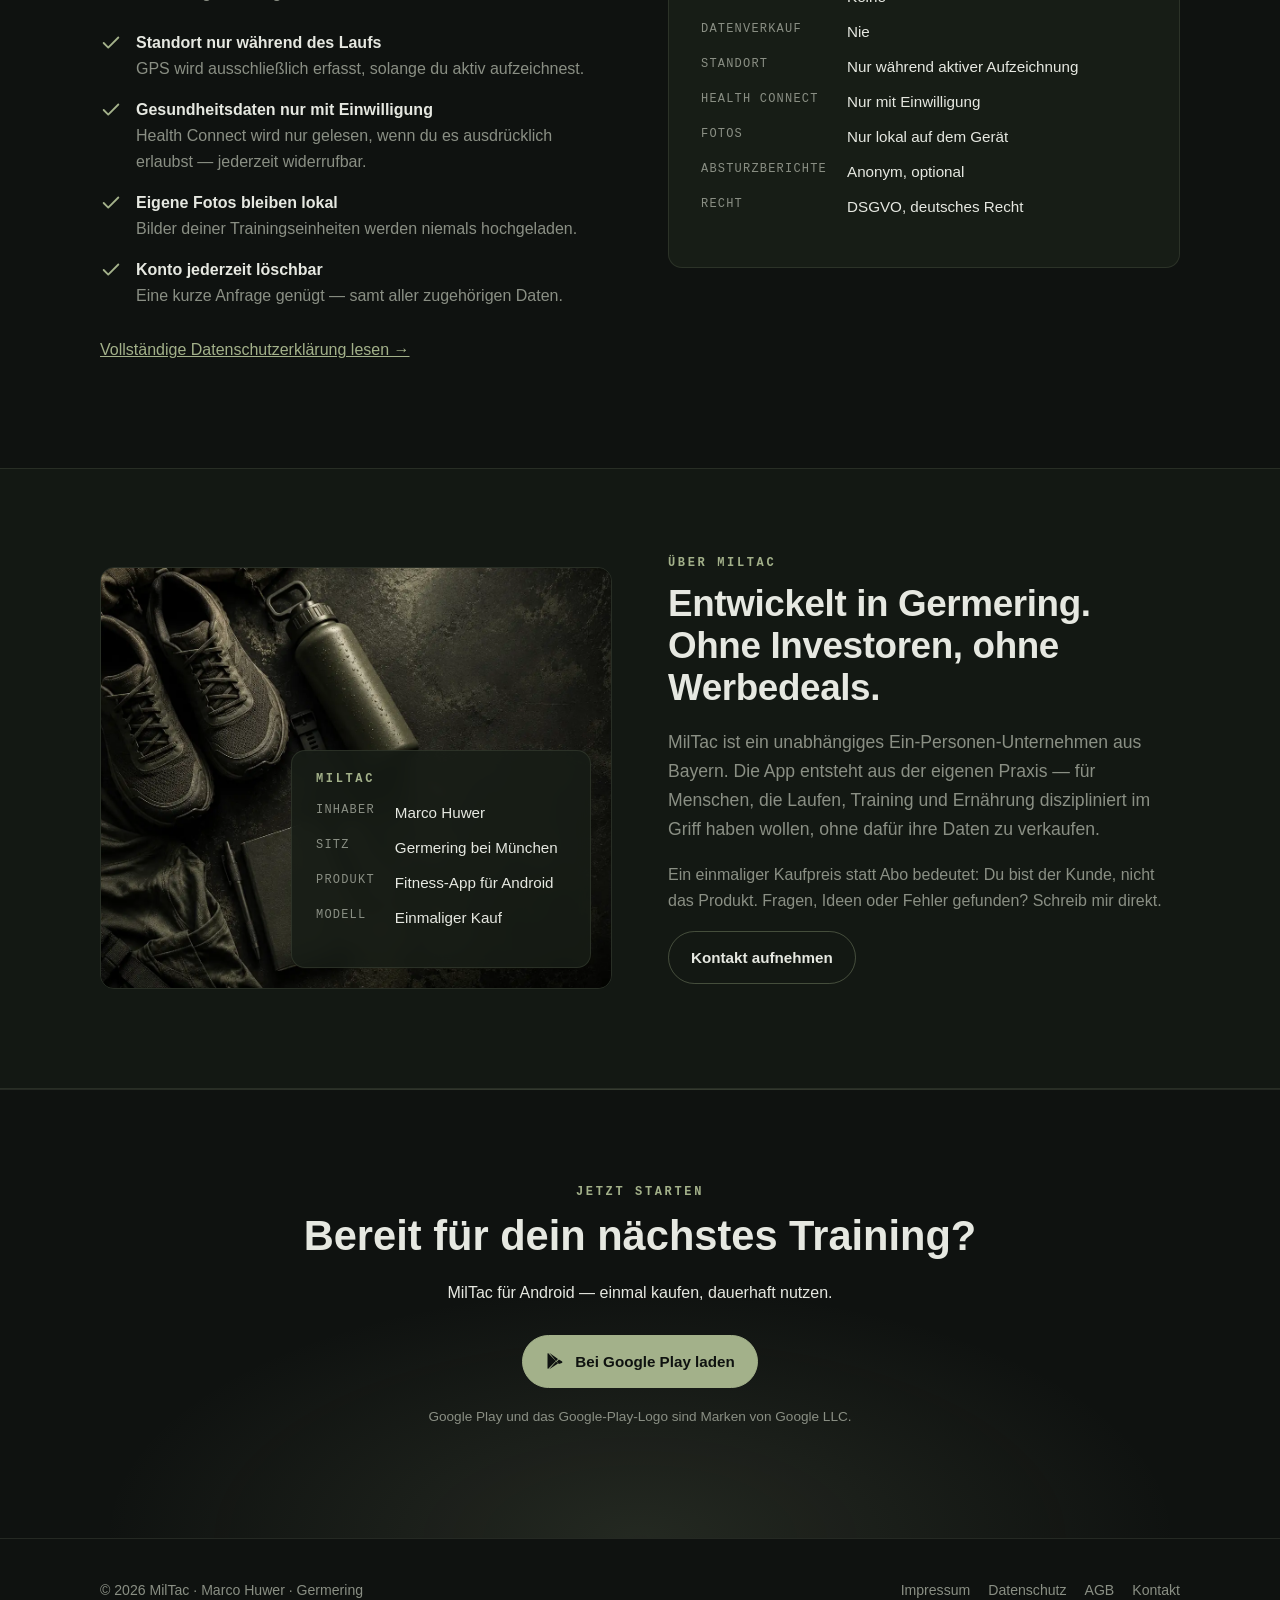
==== commit af381ff2: "Add Übersicht screenshot and three-column app section; brand reference in README Co-Authored-By: Cla" ====
--- a/index.html
+++ b/index.html
@@ -98,18 +98,16 @@
 
   <!-- ================= SCREENSHOTS ================= -->
   <section class="section alt" id="app">
-    <div class="container split">
-      <div>
-        <p class="eyebrow reveal">Ein Blick in die App</p>
-        <h2 class="reveal">Klar. Dunkel. Auf den Punkt.</h2>
-        <p class="lead reveal">Kein Feed, keine Ablenkung. Fünf Bereiche — Übersicht, Lauf, Training, Ernährung, Konto — und jede Zahl, die zählt, auf einen Blick.</p>
-        <ul class="checklist reveal">
-          <li><svg viewBox="0 0 24 24" fill="none" stroke="currentColor" stroke-width="2" stroke-linecap="round" stroke-linejoin="round" aria-hidden="true"><path d="M20 6 9 17l-5-5"/></svg><div><strong>Wochen-Mission &amp; Level-System</strong><span>Vom Rekruten aufwärts: Jede Einheit bringt XP, jede Woche ein Ziel.</span></div></li>
-          <li><svg viewBox="0 0 24 24" fill="none" stroke="currentColor" stroke-width="2" stroke-linecap="round" stroke-linejoin="round" aria-hidden="true"><path d="M20 6 9 17l-5-5"/></svg><div><strong>Fertige Einheiten nach Kategorie</strong><span>Laufen, Kraft, Kondition, Mobilität, Erholung — mit Dauer und Schwierigkeitsgrad.</span></div></li>
-          <li><svg viewBox="0 0 24 24" fill="none" stroke="currentColor" stroke-width="2" stroke-linecap="round" stroke-linejoin="round" aria-hidden="true"><path d="M20 6 9 17l-5-5"/></svg><div><strong>Makros im Blick</strong><span>Kalorien, Protein, Kohlenhydrate und Fett pro Mahlzeit und für den ganzen Tag.</span></div></li>
-        </ul>
-      </div>
+    <div class="container">
+      <p class="eyebrow reveal">Ein Blick in die App</p>
+      <h2 class="reveal">Klar. Dunkel. Auf den Punkt.</h2>
+      <p class="lead reveal">Kein Feed, keine Ablenkung. Fünf Bereiche — Übersicht, Lauf, Training, Ernährung, Konto — und jede Zahl, die zählt, auf einen Blick.</p>
+
       <div class="screens reveal">
+        <figure class="screen-frame">
+          <img src="assets/screen-uebersicht.webp" width="720" height="1600" loading="lazy" alt="MilTac Übersicht: Wochen-Mission, Statistiken der Woche, letzte Aktivität und Missions-Fortschritt">
+          <figcaption>Übersicht</figcaption>
+        </figure>
         <figure class="screen-frame">
           <img src="assets/screen-training.webp" width="720" height="1600" loading="lazy" alt="MilTac Training: Liste der Einheiten mit Kategorie, Schwierigkeit und Dauer">
           <figcaption>Training</figcaption>
@@ -118,6 +116,12 @@
           <img src="assets/screen-ernaehrung.webp" width="720" height="1600" loading="lazy" alt="MilTac Ernährung: Tagesübersicht mit Kalorien und Makronährstoffen">
           <figcaption>Ernährung</figcaption>
         </figure>
+      </div>
+
+      <div class="grid cols-3 screen-notes reveal">
+        <div><strong>Wochen-Mission &amp; Level-System</strong><span>Vom Rekruten aufwärts: Jede Einheit bringt XP, jede Woche ein Ziel.</span></div>
+        <div><strong>Fertige Einheiten nach Kategorie</strong><span>Laufen, Kraft, Kondition, Mobilität, Erholung — mit Dauer und Schwierigkeitsgrad.</span></div>
+        <div><strong>Makros im Blick</strong><span>Kalorien, Protein, Kohlenhydrate und Fett pro Mahlzeit und für den ganzen Tag.</span></div>
       </div>
     </div>
   </section>
--- a/style.css
+++ b/style.css
@@ -267,8 +267,12 @@
 /* --------------------------------------------------------------------------
    App-Screenshots
    -------------------------------------------------------------------------- */
-.screens { display: grid; grid-template-columns: 1fr 1fr; gap: 20px; align-items: start; }
-.screens .screen-frame:nth-child(2) { margin-top: 56px; }
+.screens { display: grid; grid-template-columns: repeat(3, 1fr); gap: 24px; align-items: start; margin-top: 48px; max-width: 900px; }
+.screens .screen-frame:nth-child(2) { margin-top: -28px; }
+.screen-notes { margin-top: 44px; max-width: 900px; }
+.screen-notes div { border-top: 2px solid var(--accent); padding-top: 14px; }
+.screen-notes strong { display: block; margin-bottom: 4px; }
+.screen-notes span { color: var(--muted); font-size: 0.95rem; }
 .screen-frame {
   margin: 0;
   border-radius: 26px;
@@ -391,7 +395,14 @@
   .hero { padding-top: 64px; }
   .phone { width: 250px; }
   .phone-img { width: min(100%, 320px); }
-  .screens .screen-frame:nth-child(2) { margin-top: 32px; }
+  .screens {
+    display: flex; gap: 16px; overflow-x: auto; scroll-snap-type: x mandatory;
+    padding: 8px 4px 20px; margin-top: 32px; max-width: none;
+    scrollbar-width: none;
+  }
+  .screens::-webkit-scrollbar { display: none; }
+  .screens .screen-frame { flex: 0 0 74%; scroll-snap-align: center; }
+  .screens .screen-frame:nth-child(2) { margin-top: 0; }
   .about-visual img { min-height: 0; height: 240px; }
   .about-visual .panel { position: static; width: auto; border-radius: 0; border: 0; border-top: 1px solid var(--border); background: var(--card); }
   .screen .s-box { padding: 9px 10px; }
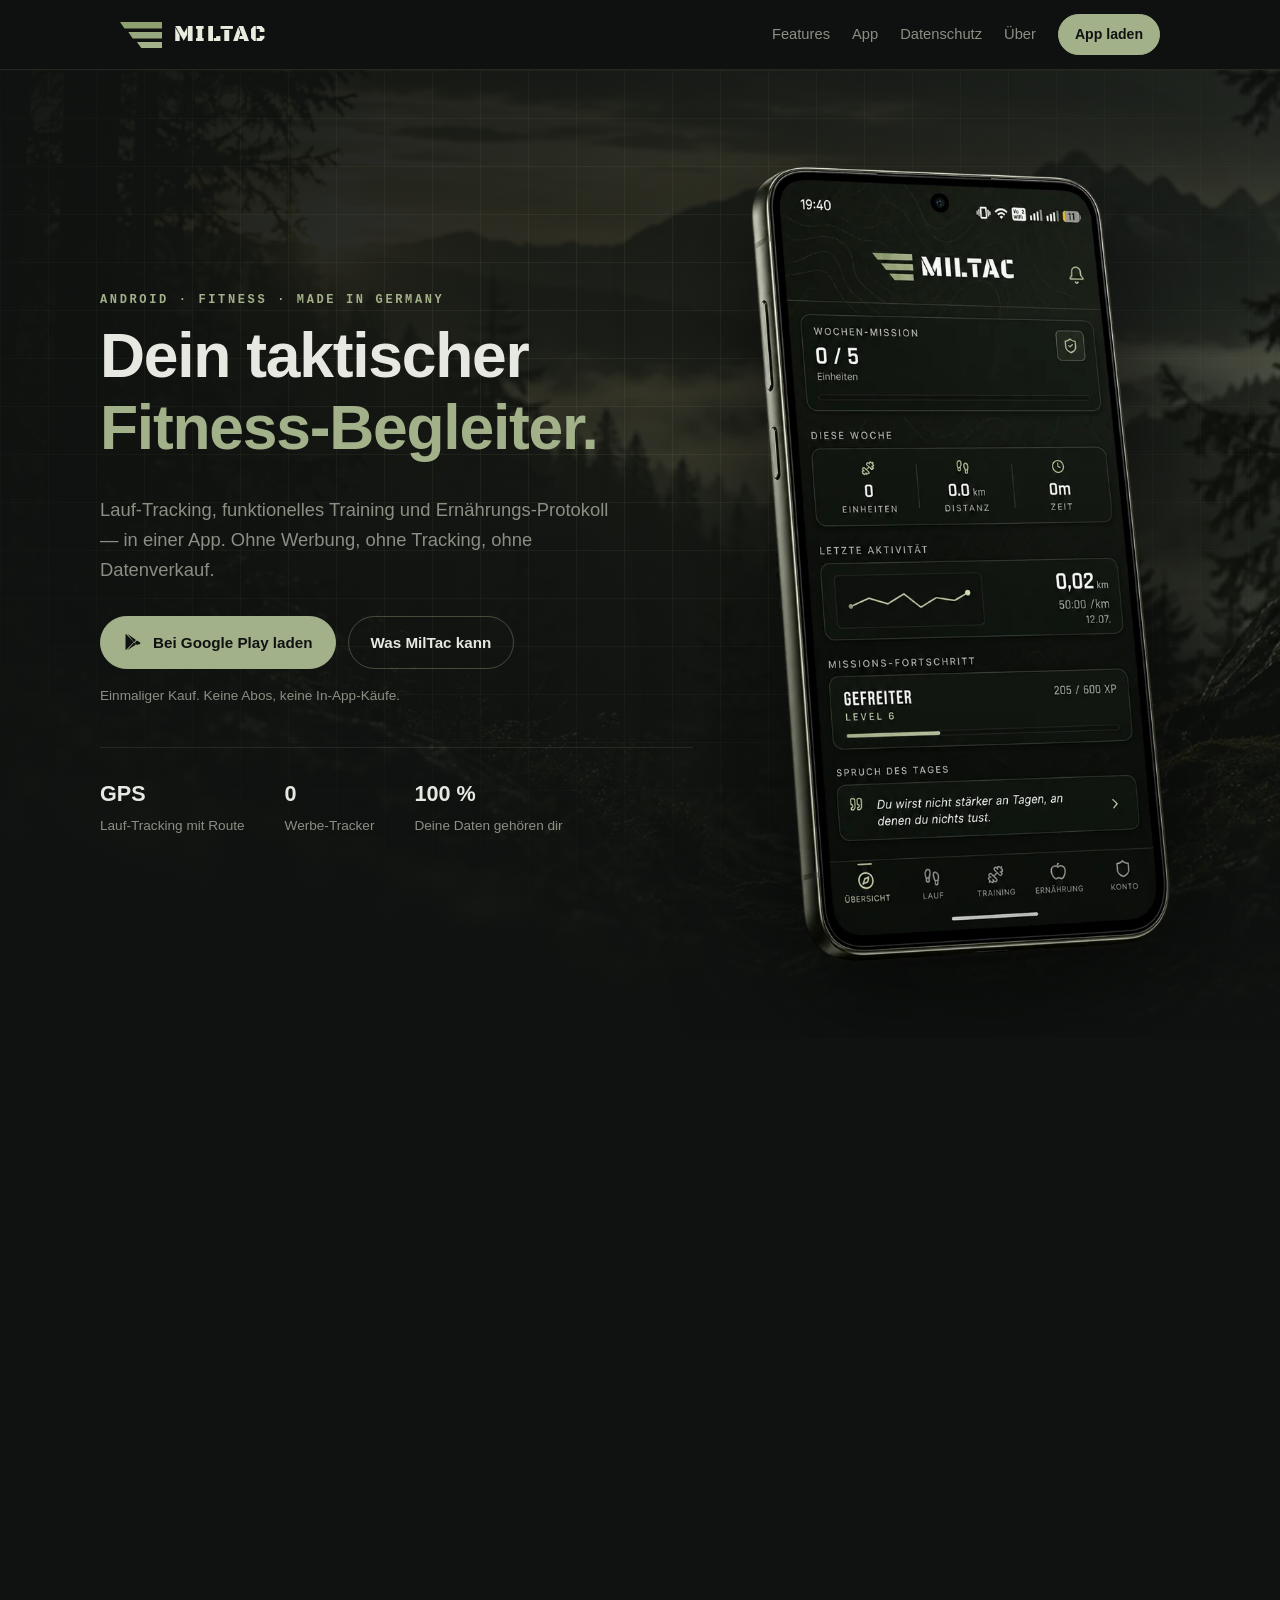
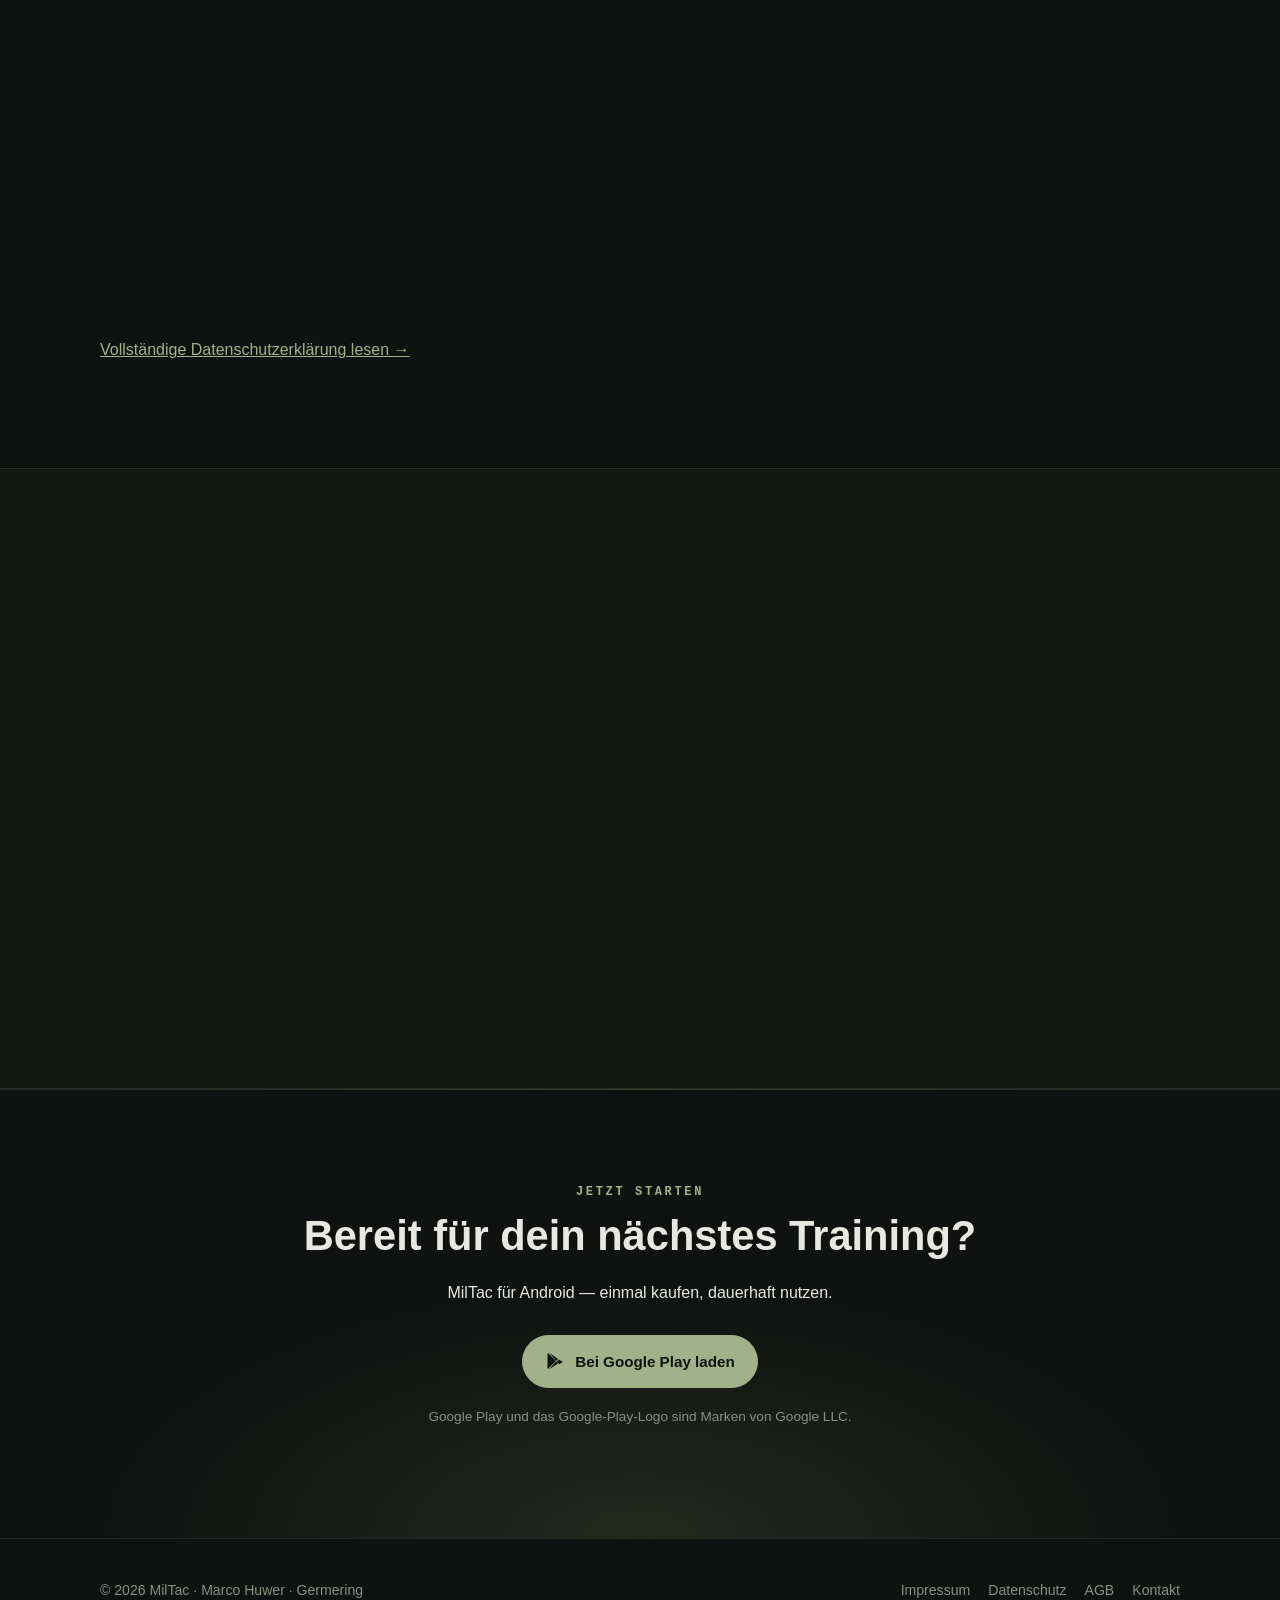
==== commit fd6dcb6a: "Harden site: strict CSP, referrer policy, no inline scripts/styles - Content-Security-Policy meta on" ====
--- a/index.html
+++ b/index.html
@@ -17,7 +17,10 @@
 <link rel="icon" href="favicon.svg" type="image/svg+xml">
 <link rel="apple-touch-icon" href="assets/apple-touch-icon.png">
 <link rel="canonical" href="https://miltac.de/">
+<meta http-equiv="Content-Security-Policy" content="default-src 'none'; script-src 'self'; style-src 'self'; img-src 'self'; font-src 'self'; connect-src 'none'; object-src 'none'; base-uri 'none'; form-action 'none'; upgrade-insecure-requests">
+<meta name="referrer" content="strict-origin-when-cross-origin">
 <link rel="stylesheet" href="style.css">
+<script src="site.js"></script>
 </head>
 <body>
 
@@ -76,7 +79,7 @@
       <h2 class="reveal">Drei Disziplinen. Eine App.</h2>
       <p class="lead reveal">MilTac bündelt alles, was du für dein Training brauchst — ohne Schnickschnack und ohne dich abzulenken.</p>
 
-      <div class="grid cols-3" style="margin-top:44px">
+      <div class="grid cols-3 mt-44">
         <article class="card reveal">
           <div class="icon"><img src="assets/icon-run.png" width="44" height="44" alt=""></div>
           <h3>Lauf-Tracking</h3>
@@ -139,7 +142,7 @@
           <li><svg viewBox="0 0 24 24" fill="none" stroke="currentColor" stroke-width="2" stroke-linecap="round" stroke-linejoin="round" aria-hidden="true"><path d="M20 6 9 17l-5-5"/></svg><div><strong>Eigene Fotos bleiben lokal</strong><span>Bilder deiner Trainingseinheiten werden niemals hochgeladen.</span></div></li>
           <li><svg viewBox="0 0 24 24" fill="none" stroke="currentColor" stroke-width="2" stroke-linecap="round" stroke-linejoin="round" aria-hidden="true"><path d="M20 6 9 17l-5-5"/></svg><div><strong>Konto jederzeit löschbar</strong><span>Eine kurze Anfrage genügt — samt aller zugehörigen Daten.</span></div></li>
         </ul>
-        <p style="margin-top:28px"><a href="datenschutz.html">Vollständige Datenschutzerklärung lesen →</a></p>
+        <p class="mt-28"><a href="datenschutz.html">Vollständige Datenschutzerklärung lesen →</a></p>
       </div>
 
       <div class="panel reveal">
@@ -177,7 +180,7 @@
         <p class="eyebrow reveal">Über MilTac</p>
         <h2 class="reveal">Entwickelt in Germering. Ohne Investoren, ohne Werbedeals.</h2>
         <p class="lead reveal">MilTac ist ein unabhängiges Ein-Personen-Unternehmen aus Bayern. Die App entsteht aus der eigenen Praxis — für Menschen, die Laufen, Training und Ernährung diszipliniert im Griff haben wollen, ohne dafür ihre Daten zu verkaufen.</p>
-        <p class="reveal" style="color:var(--muted)">Ein einmaliger Kaufpreis statt Abo bedeutet: Du bist der Kunde, nicht das Produkt. Fragen, Ideen oder Fehler gefunden? Schreib mir direkt.</p>
+        <p class="reveal muted">Ein einmaliger Kaufpreis statt Abo bedeutet: Du bist der Kunde, nicht das Produkt. Fragen, Ideen oder Fehler gefunden? Schreib mir direkt.</p>
         <p class="reveal"><a class="btn" href="mailto:info@miltac.de">Kontakt aufnehmen</a></p>
       </div>
     </div>
@@ -188,7 +191,7 @@
     <div class="container">
       <p class="eyebrow">Jetzt starten</p>
       <h2>Bereit für dein nächstes Training?</h2>
-      <p class="lead" style="margin:0 auto">MilTac für Android — einmal kaufen, dauerhaft nutzen.</p>
+      <p class="lead centered">MilTac für Android — einmal kaufen, dauerhaft nutzen.</p>
       <div class="actions">
         <!-- TODO: Google-Play-Link eintragen, sobald die App gelistet ist -->
         <a class="btn primary" href="#download">
@@ -196,7 +199,7 @@
           Bei Google Play laden
         </a>
       </div>
-      <p class="note" style="color:var(--muted);font-size:.85rem;margin-top:18px">Google Play und das Google-Play-Logo sind Marken von Google LLC.</p>
+      <p class="note muted small mt-18">Google Play und das Google-Play-Logo sind Marken von Google LLC.</p>
     </div>
   </section>
 
@@ -214,16 +217,5 @@
   </div>
 </footer>
 
-<script>
-  // Sanfte Einblendung beim Scrollen — ohne JS sind alle Elemente sichtbar (siehe CSS)
-  (function () {
-    var els = document.querySelectorAll('.reveal');
-    if (!('IntersectionObserver' in window)) { els.forEach(function (e) { e.classList.add('in'); }); return; }
-    var io = new IntersectionObserver(function (entries) {
-      entries.forEach(function (en) { if (en.isIntersecting) { en.target.classList.add('in'); io.unobserve(en.target); } });
-    }, { threshold: 0.12 });
-    els.forEach(function (e) { io.observe(e); });
-  })();
-</script>
 </body>
 </html>
--- a/style.css
+++ b/style.css
@@ -37,6 +37,14 @@
 h1, h2, h3 { line-height: 1.15; margin: 0 0 0.5em; }
 p { margin: 0 0 1em; }
 
+/* Kleine Hilfsklassen (ersetzen Inline-Styles, damit die CSP strikt bleiben kann) */
+.mt-18 { margin-top: 18px; }
+.mt-28 { margin-top: 28px; }
+.mt-44 { margin-top: 44px; }
+.muted { color: var(--muted); }
+.small { font-size: 0.85rem; }
+.centered { margin-left: auto; margin-right: auto; }
+
 /* Kleines Label in Monospace — der "taktische" Akzent */
 .eyebrow {
   font: 600 0.75rem/1 var(--mono);
@@ -380,11 +388,13 @@
 }
 
 /* --------------------------------------------------------------------------
-   Einblend-Animation beim Scrollen (fällt ohne JS sanft zurück)
+   Einblend-Animation beim Scrollen
+   Greift nur, wenn JavaScript vorher die Klasse "js" auf <html> gesetzt hat —
+   ohne JavaScript bleibt alles sichtbar.
    -------------------------------------------------------------------------- */
 @media (prefers-reduced-motion: no-preference) {
-  .reveal { opacity: 0; transform: translateY(18px); transition: opacity .6s ease, transform .6s ease; }
-  .reveal.in { opacity: 1; transform: none; }
+  .js .reveal { opacity: 0; transform: translateY(18px); transition: opacity .6s ease, transform .6s ease; }
+  .js .reveal.in { opacity: 1; transform: none; }
 }
 
 /* --------------------------------------------------------------------------
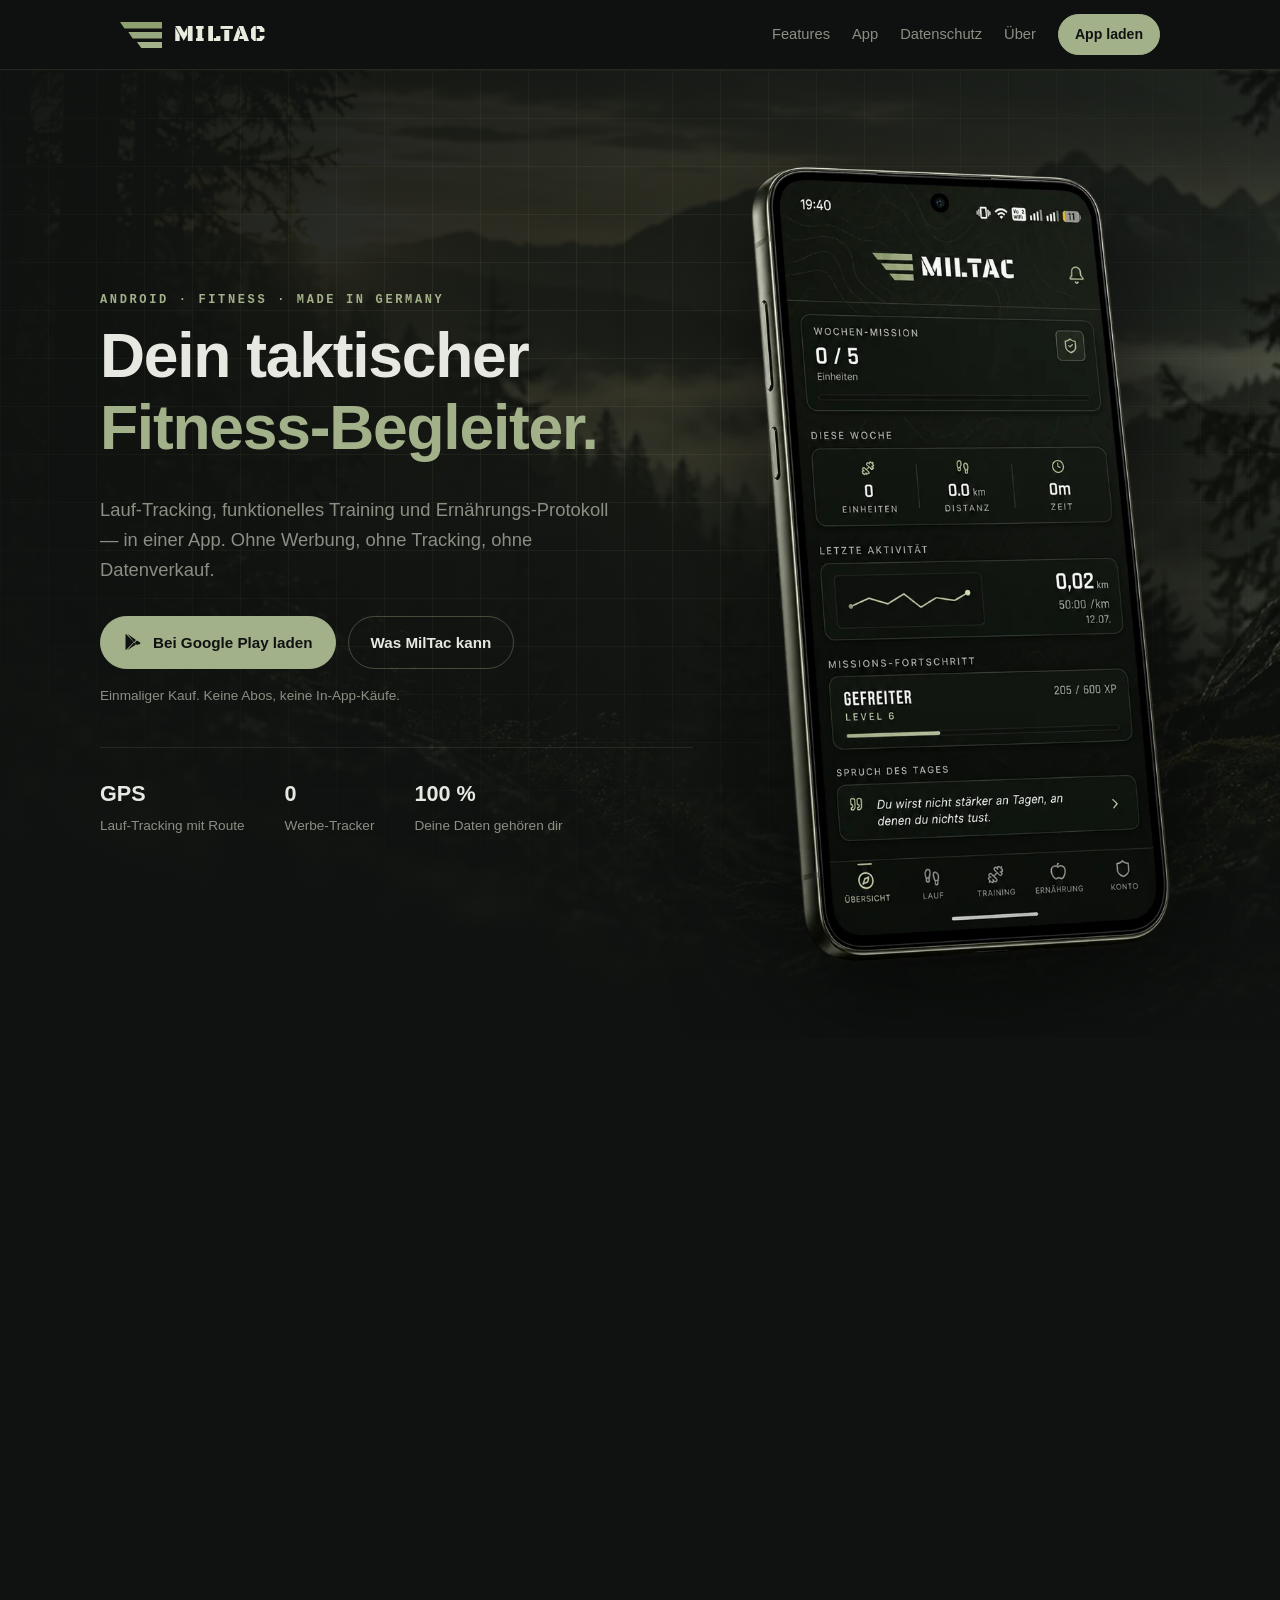
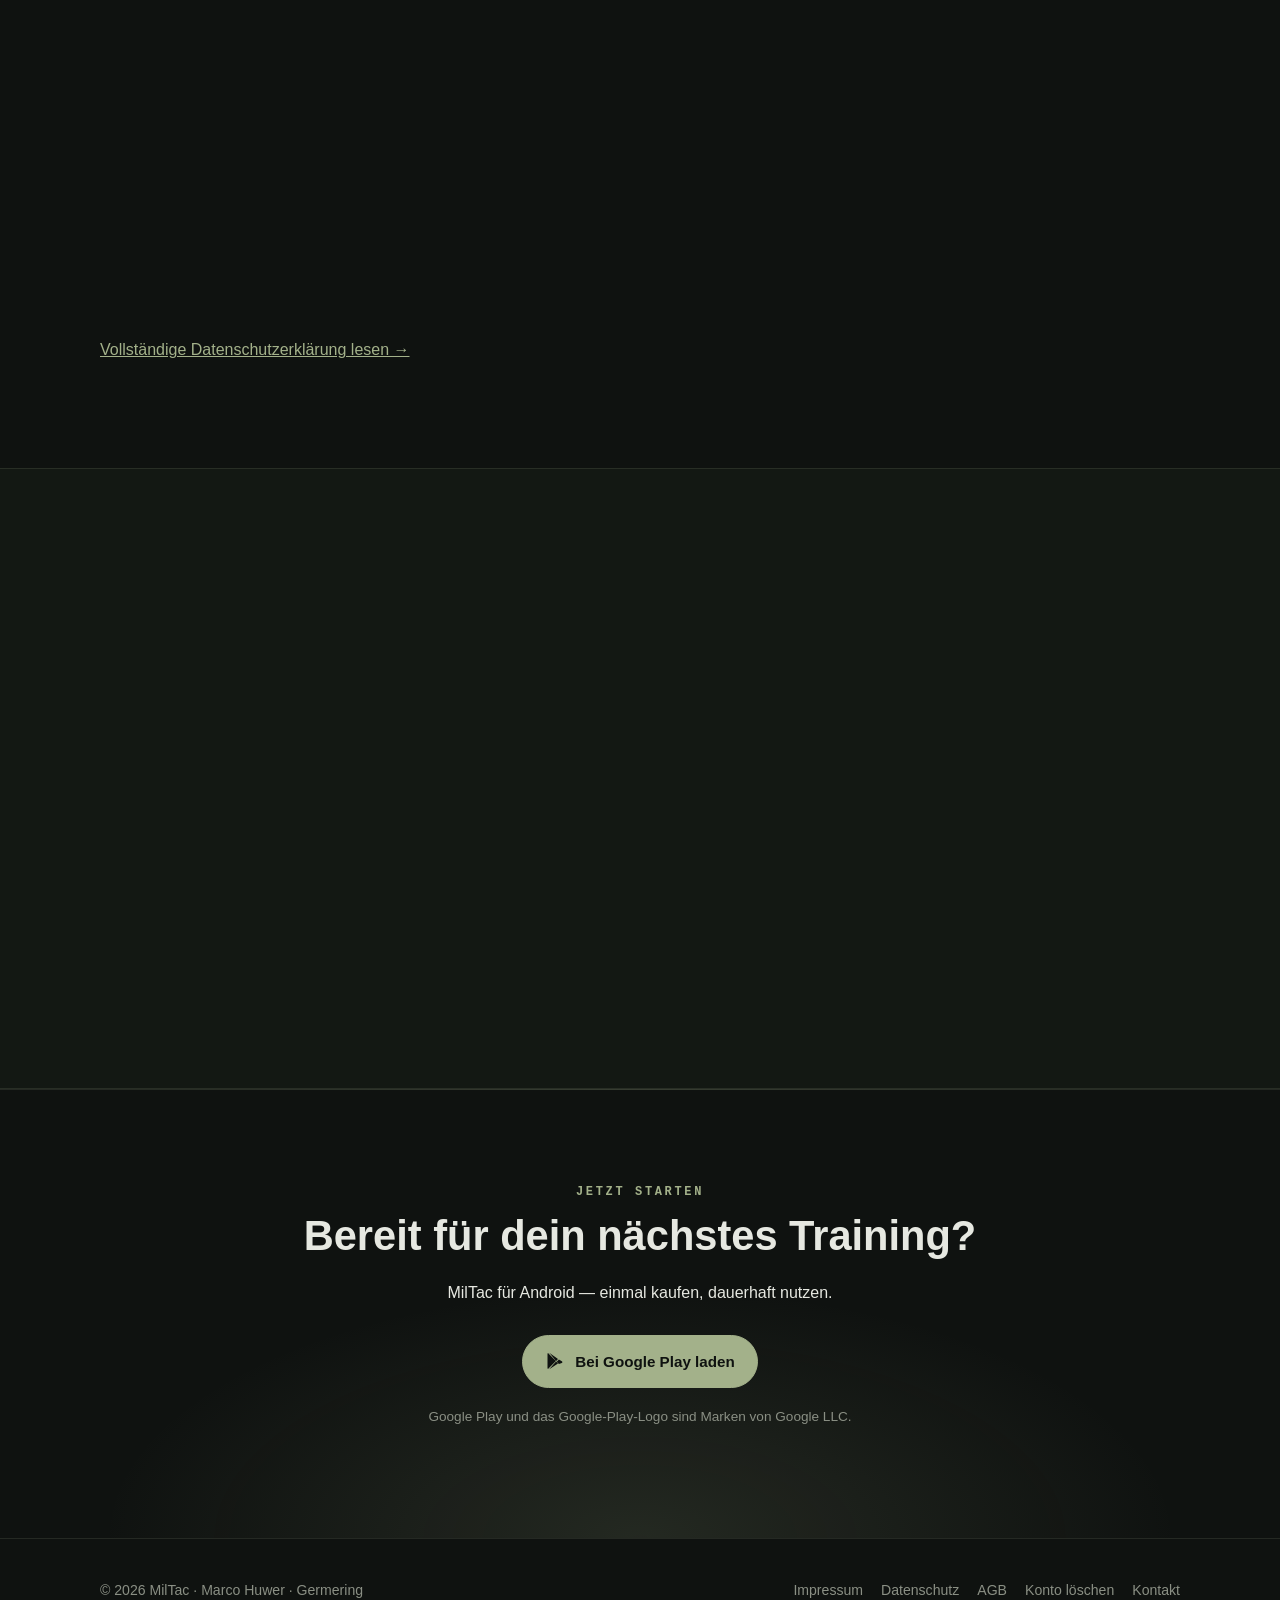
==== commit 7a5022ac: "Add account deletion page and link it from all pages Google Play requires a web resource for account" ====
--- a/index.html
+++ b/index.html
@@ -212,6 +212,7 @@
       <a href="impressum.html">Impressum</a>
       <a href="datenschutz.html">Datenschutz</a>
       <a href="agb.html">AGB</a>
+      <a href="konto-loeschen.html">Konto löschen</a>
       <a href="mailto:info@miltac.de">Kontakt</a>
     </nav>
   </div>
--- a/style.css
+++ b/style.css
@@ -379,6 +379,9 @@
 .legal ul { padding-left: 1.2em; }
 .legal li { margin: 0.35em 0; }
 .legal address { font-style: normal; line-height: 1.7; }
+.legal .box ol { padding-left: 1.3em; margin: 0; }
+.legal .box ol li { margin: 0.5em 0; }
+.legal .btn { margin: 8px 0 16px; }
 .legal .box {
   background: var(--card);
   border: 1px solid var(--border);
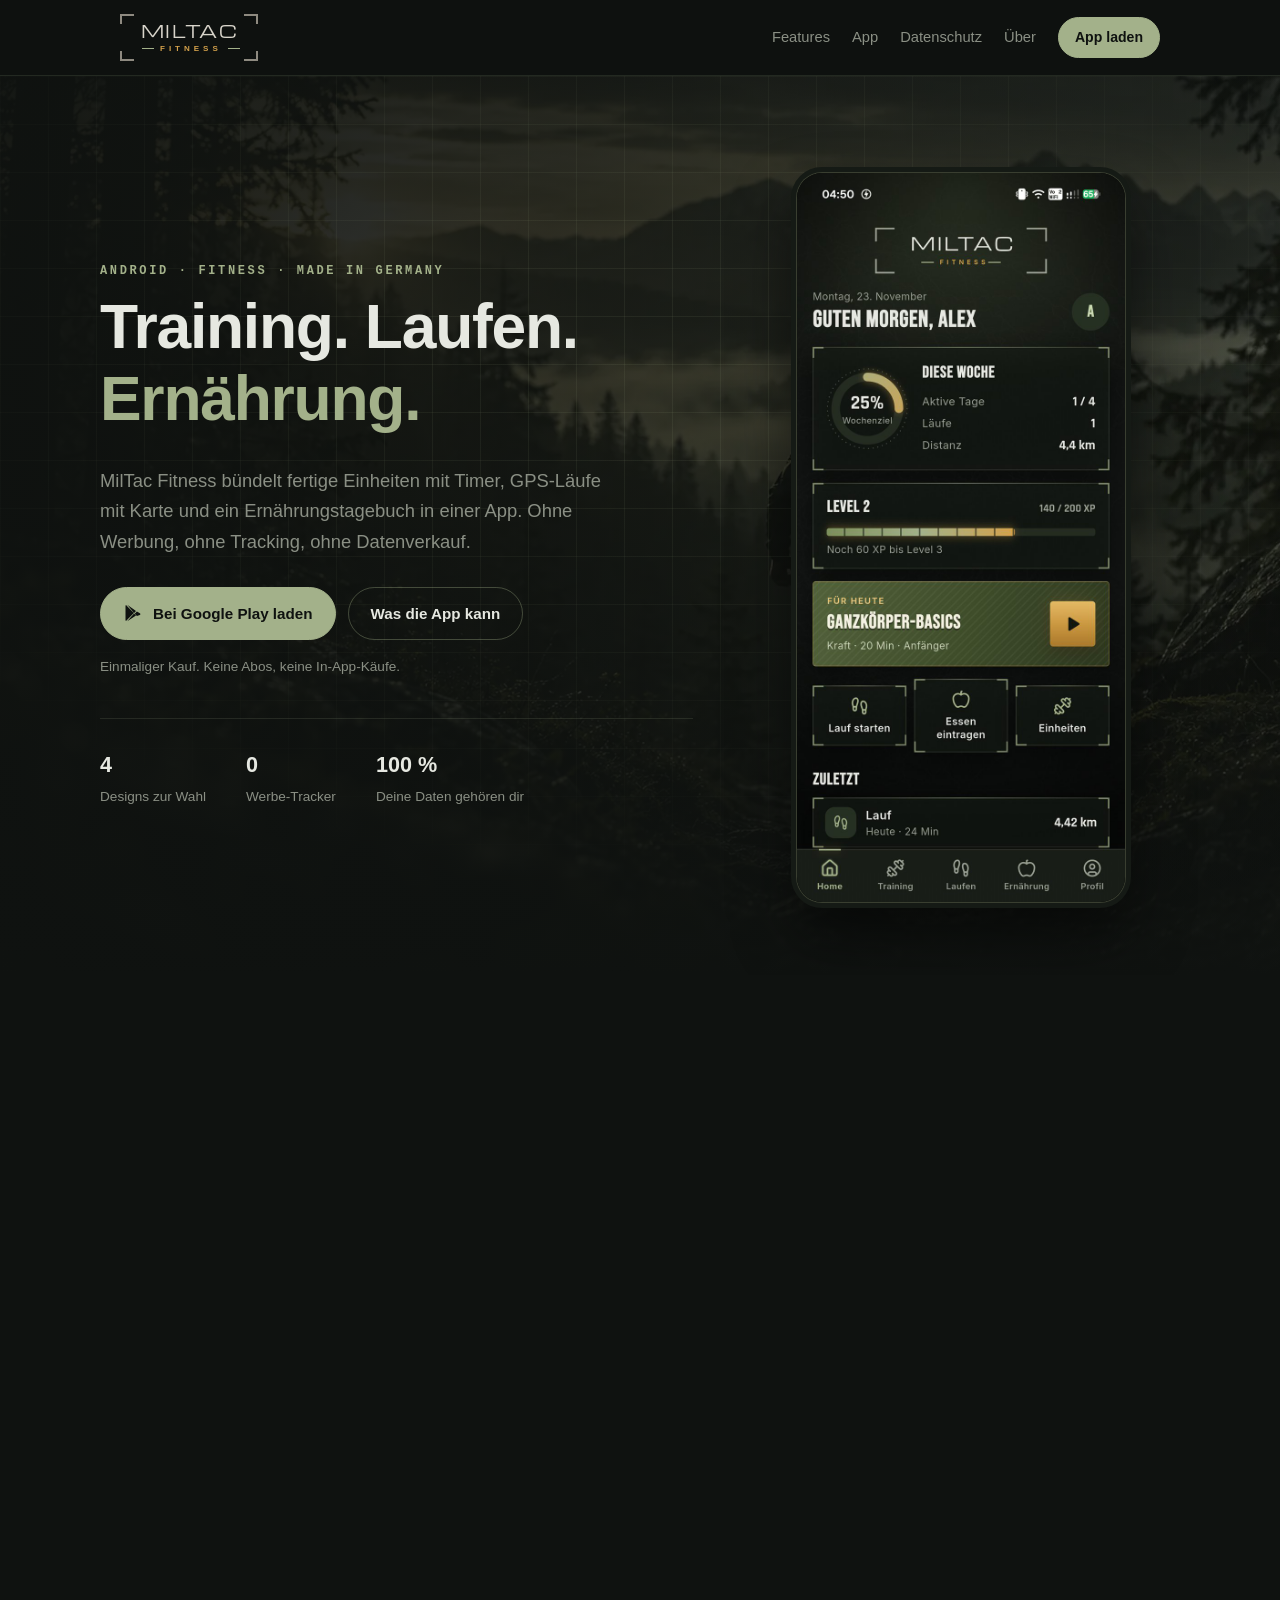
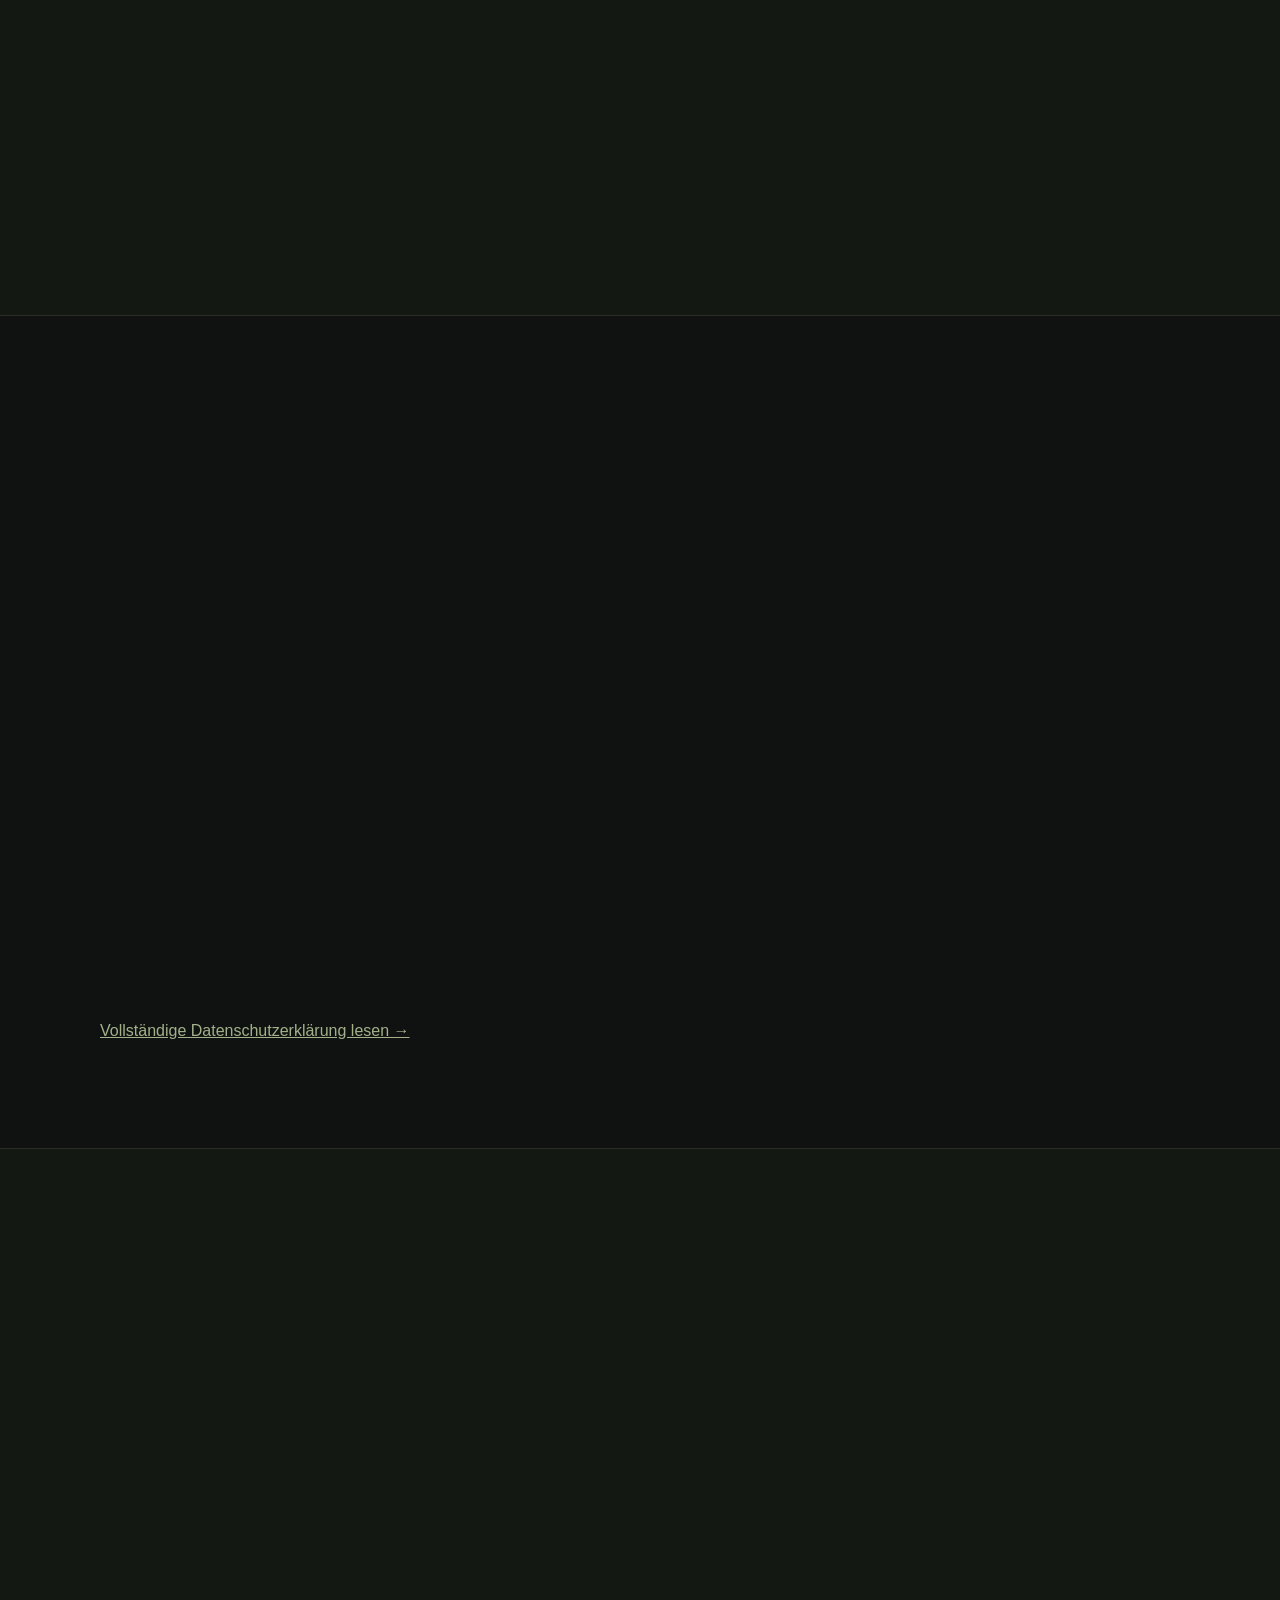
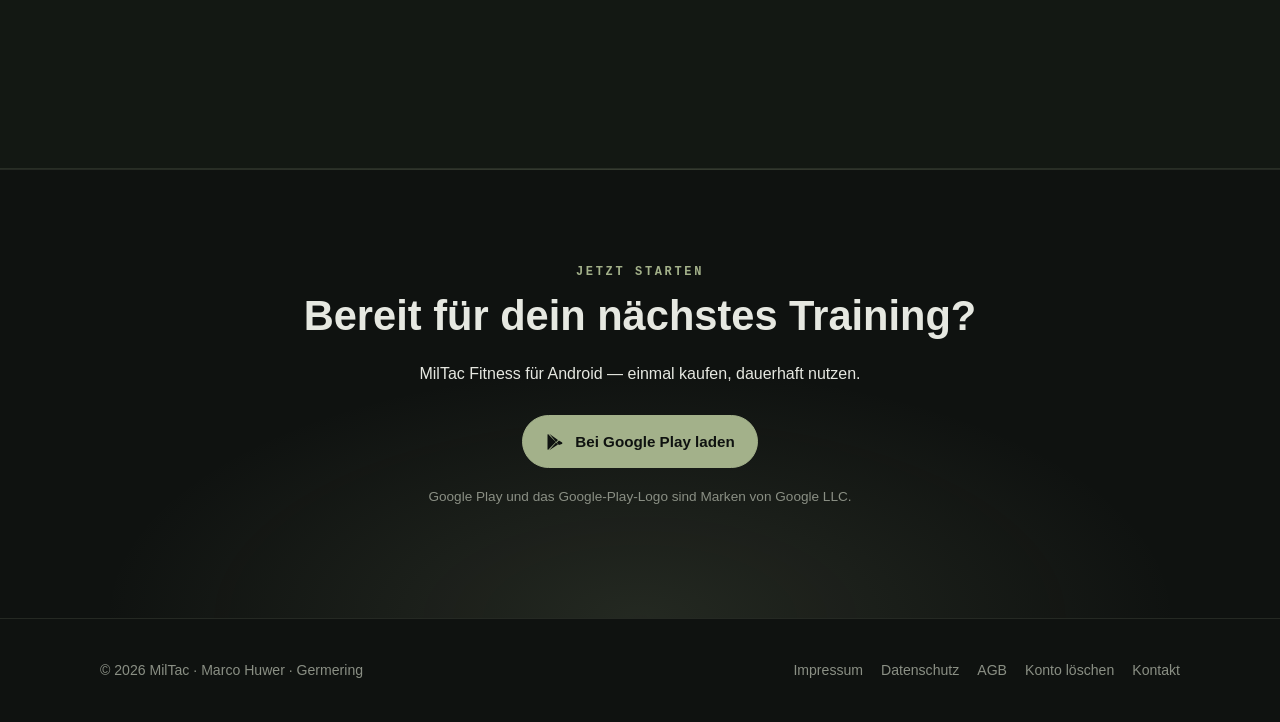
==== commit 95fd3503: "feat: update the site for MilTac Fitness 2.0 Google Play links, bracket logo and favicon, 2.0 screen" ====
--- a/index.html
+++ b/index.html
@@ -3,10 +3,10 @@
 <head>
 <meta charset="utf-8">
 <meta name="viewport" content="width=device-width, initial-scale=1">
-<title>MilTac — Lauf-Tracking, Training &amp; Ernährung für Android</title>
-<meta name="description" content="MilTac ist die Fitness-App für Android: GPS-Lauf-Tracking, funktionelles Training und Ernährungs-Protokoll. Ohne Werbung, ohne Tracking, ohne Datenverkauf.">
-<meta property="og:title" content="MilTac — Dein taktischer Fitness-Begleiter">
-<meta property="og:description" content="Lauf-Tracking, funktionelles Training und Ernährung in einer App. Ohne Werbung, ohne Datenverkauf.">
+<title>MilTac Fitness — Training, Laufen &amp; Ernährung für Android</title>
+<meta name="description" content="MilTac Fitness ist die Fitness-App für Android: fertige Trainingseinheiten mit Timer, GPS-Läufe mit Karte und ein Ernährungstagebuch. Ohne Werbung, ohne Tracking, ohne Datenverkauf.">
+<meta property="og:title" content="MilTac Fitness — Training, Laufen und Ernährung in einer App">
+<meta property="og:description" content="Fertige Einheiten mit Timer, GPS-Läufe mit Karte, Ernährung mit Kalorien und Makros. Einmal kaufen, ohne Werbung.">
 <meta property="og:type" content="website">
 <meta property="og:url" content="https://miltac.de/">
 <meta property="og:image" content="https://miltac.de/assets/og-image.jpg">
@@ -26,16 +26,16 @@
 
 <header class="site-header">
   <div class="inner">
-    <a class="logo" href="#top" aria-label="MilTac Startseite">
-      <svg class="mark" viewBox="0 0 142 88" aria-hidden="true"><polygon points="0,0 142,0 142,22 15,22" fill="#8E9F70"/><polygon points="28,34 142,34 142,56 43,56" fill="#99A97F"/><polygon points="57,68 142,68 142,88 72,88" fill="#A3B18A"/></svg>
-      <span class="wordmark">MilTac</span>
+    <a class="logo" href="#top" aria-label="MilTac Fitness – Startseite">
+      <span class="name">MILTAC</span>
+      <span class="tag">FITNESS</span>
     </a>
     <nav class="site-nav" aria-label="Hauptnavigation">
       <a href="#features">Features</a>
       <a href="#app">App</a>
       <a href="#datenschutz">Datenschutz</a>
       <a href="#ueber">Über</a>
-      <a class="btn primary" href="#download">App laden</a>
+      <a class="btn primary" href="https://play.google.com/store/apps/details?id=de.miltac.training" rel="noopener">App laden</a>
     </nav>
   </div>
 </header>
@@ -47,27 +47,28 @@
     <div class="container">
       <div>
         <p class="eyebrow">Android · Fitness · Made in Germany</p>
-        <h1>Dein taktischer<br><em>Fitness-Begleiter.</em></h1>
-        <p class="lead">Lauf-Tracking, funktionelles Training und Ernährungs-Protokoll — in einer App. Ohne Werbung, ohne Tracking, ohne Datenverkauf.</p>
+        <h1>Training. Laufen.<br><em>Ernährung.</em></h1>
+        <p class="lead">MilTac Fitness bündelt fertige Einheiten mit Timer, GPS-Läufe mit Karte und ein Ernährungstagebuch in einer App. Ohne Werbung, ohne Tracking, ohne Datenverkauf.</p>
         <div class="actions">
-          <!-- TODO: Google-Play-Link eintragen, sobald die App gelistet ist -->
-          <a class="btn primary" href="#download">
+          <a class="btn primary" href="https://play.google.com/store/apps/details?id=de.miltac.training" rel="noopener">
             <svg viewBox="0 0 24 24" fill="currentColor" aria-hidden="true"><path d="M3.6 2.3 13 12l-9.4 9.7c-.4-.2-.6-.6-.6-1.2V3.5c0-.6.2-1 .6-1.2zm1.5-.1L15.6 9.5l-2.3 2.4zm0 19.6 8.2-9.2 2.3 2.4zm11.6-6.1-2.6-2.7 2.6-2.7 3.5 2c1 .6 1 1.5 0 2.1z"/></svg>
             Bei Google Play laden
           </a>
-          <a class="btn" href="#features">Was MilTac kann</a>
+          <a class="btn" href="#features">Was die App kann</a>
         </div>
         <p class="note">Einmaliger Kauf. Keine Abos, keine In-App-Käufe.</p>
 
         <div class="stats">
-          <div><strong>GPS</strong><span>Lauf-Tracking mit Route</span></div>
+          <div><strong>4</strong><span>Designs zur Wahl</span></div>
           <div><strong>0</strong><span>Werbe-Tracker</span></div>
           <div><strong>100 %</strong><span>Deine Daten gehören dir</span></div>
         </div>
       </div>
 
       <div class="phone-wrap">
-        <img class="phone-img" src="assets/phone-mockup.webp" width="593" height="1127" alt="MilTac auf einem Android-Smartphone: Übersicht mit Wochen-Mission, Statistiken und Missions-Fortschritt" fetchpriority="high">
+        <figure class="screen-frame hero-shot">
+          <img src="assets/screen-home.jpg" width="720" height="1600" alt="MilTac Fitness Startseite: Wochenziel, Level, Vorschlag für heute und letzte Aktivität" fetchpriority="high">
+        </figure>
       </div>
     </div>
   </section>
@@ -77,23 +78,23 @@
     <div class="container">
       <p class="eyebrow reveal">Funktionen</p>
       <h2 class="reveal">Drei Disziplinen. Eine App.</h2>
-      <p class="lead reveal">MilTac bündelt alles, was du für dein Training brauchst — ohne Schnickschnack und ohne dich abzulenken.</p>
+      <p class="lead reveal">MilTac Fitness bündelt alles, was du für dein Training brauchst — ohne Schnickschnack und ohne dich abzulenken.</p>
 
       <div class="grid cols-3 mt-44">
         <article class="card reveal">
           <div class="icon"><img src="assets/icon-run.png" width="44" height="44" alt=""></div>
           <h3>Lauf-Tracking</h3>
-          <p>GPS-Aufzeichnung deiner Läufe mit Route auf der Karte, Distanz, Dauer und Pace. Herzfrequenz und Kalorien optional aus Health Connect.</p>
+          <p>GPS-Aufzeichnung mit Route auf der Karte, Distanz, Zeit und Tempo — auch bei gesperrtem Bildschirm. Herzfrequenz und Kalorien optional aus Health Connect.</p>
         </article>
         <article class="card reveal">
           <div class="icon"><img src="assets/icon-training.png" width="44" height="44" alt=""></div>
-          <h3>Funktionelles Training</h3>
-          <p>Strukturierte Trainingseinheiten für Kraft und Ausdauer. Erstelle eigene Einheiten mit Fotos — die bleiben ausschließlich auf deinem Gerät.</p>
+          <h3>Training mit Timer</h3>
+          <p>Fertige Einheiten für zu Hause und unterwegs, ein Intervall-Timer mit Ton und Vibration und eine Übungsbibliothek mit Anleitung. Eigene Einheiten und Übungen legst du selbst an.</p>
         </article>
         <article class="card reveal">
           <div class="icon"><img src="assets/icon-nutrition.png" width="44" height="44" alt=""></div>
           <h3>Ernährung</h3>
-          <p>Protokolliere deine Mahlzeiten, setze Ernährungsziele und behalte den Überblick — passend zu deinem Fitness-Level und deinem Ziel.</p>
+          <p>Mahlzeiten aus über 50 Lebensmitteln oder eigenen Einträgen, Kalorien und Makros pro Tag im Blick — mit deinen eigenen Zielen.</p>
         </article>
       </div>
     </div>
@@ -103,29 +104,33 @@
   <section class="section alt" id="app">
     <div class="container">
       <p class="eyebrow reveal">Ein Blick in die App</p>
-      <h2 class="reveal">Klar. Dunkel. Auf den Punkt.</h2>
-      <p class="lead reveal">Kein Feed, keine Ablenkung. Fünf Bereiche — Übersicht, Lauf, Training, Ernährung, Konto — und jede Zahl, die zählt, auf einen Blick.</p>
+      <h2 class="reveal">Klar. Übersichtlich. Auf den Punkt.</h2>
+      <p class="lead reveal">Kein Feed, keine Ablenkung. Fünf Bereiche — Home, Training, Laufen, Ernährung, Profil — und jede Zahl, die zählt, auf einen Blick.</p>
 
       <div class="screens reveal">
         <figure class="screen-frame">
-          <img src="assets/screen-uebersicht.webp" width="720" height="1600" loading="lazy" alt="MilTac Übersicht: Wochen-Mission, Statistiken der Woche, letzte Aktivität und Missions-Fortschritt">
-          <figcaption>Übersicht</figcaption>
+          <img src="assets/screen-einheiten.jpg" width="720" height="1600" loading="lazy" alt="MilTac Fitness Training: Liste der Einheiten mit Kategorie, Dauer und Schwierigkeit">
+          <figcaption>Training</figcaption>
         </figure>
         <figure class="screen-frame">
-          <img src="assets/screen-training.webp" width="720" height="1600" loading="lazy" alt="MilTac Training: Liste der Einheiten mit Kategorie, Schwierigkeit und Dauer">
-          <figcaption>Training</figcaption>
+          <img src="assets/screen-lauf.jpg" width="720" height="1600" loading="lazy" alt="MilTac Fitness Lauf: Route auf der Karte mit Distanz, Tempo, Zeit, Puls und Kalorien">
+          <figcaption>Laufen</figcaption>
         </figure>
         <figure class="screen-frame">
-          <img src="assets/screen-ernaehrung.webp" width="720" height="1600" loading="lazy" alt="MilTac Ernährung: Tagesübersicht mit Kalorien und Makronährstoffen">
+          <img src="assets/screen-ernaehrung.jpg" width="720" height="1600" loading="lazy" alt="MilTac Fitness Ernährung: Kalorienring, Makros und Mahlzeiten des Tages">
           <figcaption>Ernährung</figcaption>
         </figure>
       </div>
 
       <div class="grid cols-3 screen-notes reveal">
-        <div><strong>Wochen-Mission &amp; Level-System</strong><span>Vom Rekruten aufwärts: Jede Einheit bringt XP, jede Woche ein Ziel.</span></div>
-        <div><strong>Fertige Einheiten nach Kategorie</strong><span>Laufen, Kraft, Kondition, Mobilität, Erholung — mit Dauer und Schwierigkeitsgrad.</span></div>
+        <div><strong>Filter nach Dauer &amp; Ausrüstung</strong><span>Kraft, Kondition, Mobilität — finde die Einheit, die zu deiner Zeit und deinem Equipment passt.</span></div>
+        <div><strong>Jeder Lauf mit Karte</strong><span>Route, Distanz, Tempo und Zeit — Puls und Kalorien kommen auf Wunsch aus Health Connect.</span></div>
         <div><strong>Makros im Blick</strong><span>Kalorien, Protein, Kohlenhydrate und Fett pro Mahlzeit und für den ganzen Tag.</span></div>
       </div>
+
+      <figure class="designs reveal">
+        <img src="assets/designs.jpg" width="1600" height="900" loading="lazy" alt="Die vier Designs der App nebeneinander: Olive Ops dunkel, Olive Ops hell, Night Ops und Coyote">
+      </figure>
     </div>
   </section>
 
@@ -135,12 +140,12 @@
       <div>
         <p class="eyebrow reveal">Datenschutz</p>
         <h2 class="reveal">Keine Werbung.<br>Kein Tracking.<br>Kein Datenverkauf.</h2>
-        <p class="lead reveal">Fitness-Daten sind persönlich. Deshalb ist MilTac so gebaut, dass so wenig wie möglich dein Gerät verlässt.</p>
+        <p class="lead reveal">Fitness-Daten sind persönlich. Deshalb erfasst MilTac Fitness nur, was die App wirklich braucht.</p>
         <ul class="checklist reveal">
           <li><svg viewBox="0 0 24 24" fill="none" stroke="currentColor" stroke-width="2" stroke-linecap="round" stroke-linejoin="round" aria-hidden="true"><path d="M20 6 9 17l-5-5"/></svg><div><strong>Standort nur während des Laufs</strong><span>GPS wird ausschließlich erfasst, solange du aktiv aufzeichnest.</span></div></li>
           <li><svg viewBox="0 0 24 24" fill="none" stroke="currentColor" stroke-width="2" stroke-linecap="round" stroke-linejoin="round" aria-hidden="true"><path d="M20 6 9 17l-5-5"/></svg><div><strong>Gesundheitsdaten nur mit Einwilligung</strong><span>Health Connect wird nur gelesen, wenn du es ausdrücklich erlaubst — jederzeit widerrufbar.</span></div></li>
-          <li><svg viewBox="0 0 24 24" fill="none" stroke="currentColor" stroke-width="2" stroke-linecap="round" stroke-linejoin="round" aria-hidden="true"><path d="M20 6 9 17l-5-5"/></svg><div><strong>Eigene Fotos bleiben lokal</strong><span>Bilder deiner Trainingseinheiten werden niemals hochgeladen.</span></div></li>
-          <li><svg viewBox="0 0 24 24" fill="none" stroke="currentColor" stroke-width="2" stroke-linecap="round" stroke-linejoin="round" aria-hidden="true"><path d="M20 6 9 17l-5-5"/></svg><div><strong>Konto jederzeit löschbar</strong><span>Eine kurze Anfrage genügt — samt aller zugehörigen Daten.</span></div></li>
+          <li><svg viewBox="0 0 24 24" fill="none" stroke="currentColor" stroke-width="2" stroke-linecap="round" stroke-linejoin="round" aria-hidden="true"><path d="M20 6 9 17l-5-5"/></svg><div><strong>Server in der EU</strong><span>Deine Daten liegen bei Supabase in Irland, werden nur verschlüsselt übertragen und sind auf jedem deiner Geräte verfügbar.</span></div></li>
+          <li><svg viewBox="0 0 24 24" fill="none" stroke="currentColor" stroke-width="2" stroke-linecap="round" stroke-linejoin="round" aria-hidden="true"><path d="M20 6 9 17l-5-5"/></svg><div><strong>Konto jederzeit löschbar</strong><span>Direkt in der App oder per E-Mail — samt aller zugehörigen Daten.</span></div></li>
         </ul>
         <p class="mt-28"><a href="datenschutz.html">Vollständige Datenschutzerklärung lesen →</a></p>
       </div>
@@ -153,8 +158,7 @@
           <dt>Datenverkauf</dt><dd>Nie</dd>
           <dt>Standort</dt><dd>Nur während aktiver Aufzeichnung</dd>
           <dt>Health Connect</dt><dd>Nur mit Einwilligung</dd>
-          <dt>Fotos</dt><dd>Nur lokal auf dem Gerät</dd>
-          <dt>Absturzberichte</dt><dd>Anonym, optional</dd>
+                    <dt>Absturzberichte</dt><dd>Nur technische Daten, ohne Namen oder E-Mail</dd>
           <dt>Recht</dt><dd>DSGVO, deutsches Recht</dd>
         </dl>
       </div>
@@ -167,7 +171,7 @@
       <div class="about-visual reveal">
         <img src="assets/about.webp" width="1400" height="933" loading="lazy" alt="Laufschuhe, Sportuhr, Trinkflasche und Notizbuch auf dunklem Untergrund">
         <div class="panel">
-          <p class="eyebrow">MilTac</p>
+          <p class="eyebrow">MilTac Fitness</p>
           <dl class="kv">
             <dt>Inhaber</dt><dd>Marco Huwer</dd>
             <dt>Sitz</dt><dd>Germering bei München</dd>
@@ -177,9 +181,9 @@
         </div>
       </div>
       <div>
-        <p class="eyebrow reveal">Über MilTac</p>
+        <p class="eyebrow reveal">Über MilTac Fitness</p>
         <h2 class="reveal">Entwickelt in Germering. Ohne Investoren, ohne Werbedeals.</h2>
-        <p class="lead reveal">MilTac ist ein unabhängiges Ein-Personen-Unternehmen aus Bayern. Die App entsteht aus der eigenen Praxis — für Menschen, die Laufen, Training und Ernährung diszipliniert im Griff haben wollen, ohne dafür ihre Daten zu verkaufen.</p>
+        <p class="lead reveal">MilTac ist ein unabhängiges Ein-Personen-Unternehmen aus Bayern. Die App entsteht aus der eigenen Praxis — für Menschen, die Laufen, Training und Ernährung im Griff haben wollen, ohne dafür ihre Daten zu verkaufen.</p>
         <p class="reveal muted">Ein einmaliger Kaufpreis statt Abo bedeutet: Du bist der Kunde, nicht das Produkt. Fragen, Ideen oder Fehler gefunden? Schreib mir direkt.</p>
         <p class="reveal"><a class="btn" href="mailto:info@miltac.de">Kontakt aufnehmen</a></p>
       </div>
@@ -191,10 +195,9 @@
     <div class="container">
       <p class="eyebrow">Jetzt starten</p>
       <h2>Bereit für dein nächstes Training?</h2>
-      <p class="lead centered">MilTac für Android — einmal kaufen, dauerhaft nutzen.</p>
+      <p class="lead centered">MilTac Fitness für Android — einmal kaufen, dauerhaft nutzen.</p>
       <div class="actions">
-        <!-- TODO: Google-Play-Link eintragen, sobald die App gelistet ist -->
-        <a class="btn primary" href="#download">
+        <a class="btn primary" href="https://play.google.com/store/apps/details?id=de.miltac.training" rel="noopener">
           <svg viewBox="0 0 24 24" fill="currentColor" aria-hidden="true"><path d="M3.6 2.3 13 12l-9.4 9.7c-.4-.2-.6-.6-.6-1.2V3.5c0-.6.2-1 .6-1.2zm1.5-.1L15.6 9.5l-2.3 2.4zm0 19.6 8.2-9.2 2.3 2.4zm11.6-6.1-2.6-2.7 2.6-2.7 3.5 2c1 .6 1 1.5 0 2.1z"/></svg>
           Bei Google Play laden
         </a>
--- a/style.css
+++ b/style.css
@@ -1,6 +1,6 @@
 /* ==========================================================================
    MilTac — Design-System
-   Dunkles, taktisches Theme · reines CSS, keine Abhängigkeiten
+   Dunkles Olive-Ops-Theme · reines CSS, keine Abhängigkeiten
    ========================================================================== */
 
 :root {
@@ -76,24 +76,65 @@
   gap: 16px;
 }
 @font-face {
-  /* Black Ops One (SIL OFL 1.1) — selbst gehostet, kein Google-Fonts-Abruf */
-  font-family: "Black Ops One";
-  src: url("assets/BlackOpsOne-subset.woff2") format("woff2"),
-       url("assets/BlackOpsOne-subset.ttf") format("truetype");
+  /* Michroma (SIL OFL 1.1) — Schriftzug des Logos, selbst gehostet */
+  font-family: "Michroma";
+  src: url("assets/Michroma-Regular.ttf") format("truetype");
   font-display: swap;
 }
+/* Logo: MILTAC in Eck-Klammern, darunter FITNESS zwischen Linien —
+   derselbe Schriftzug wie in der App-Kopfzeile. */
 .logo {
+  position: relative;
   display: inline-flex;
-  align-items: center;
-  gap: 12px;
+  flex-direction: column;
+  align-items: center;
+  gap: 5px;
+  padding: 9px 18px 8px;
   color: #E7ECDF;
   text-decoration: none;
-  font: 400 1.35rem/1 "Black Ops One", Impact, "Arial Black", sans-serif;
-  letter-spacing: 0.06em;
-  text-transform: uppercase;
-}
-.logo:hover { color: #fff; }
-.logo .mark { width: 42px; height: auto; flex: none; }
+  line-height: 1;
+}
+.logo::before,
+.logo::after {
+  content: "";
+  position: absolute;
+  inset: 0;
+  pointer-events: none;
+  background:
+    linear-gradient(#8E8A80, #8E8A80) left top / 14px 2px,
+    linear-gradient(#8E8A80, #8E8A80) left top / 2px 10px,
+    linear-gradient(#8E8A80, #8E8A80) right top / 14px 2px,
+    linear-gradient(#8E8A80, #8E8A80) right top / 2px 10px,
+    linear-gradient(#8E8A80, #8E8A80) left bottom / 14px 2px,
+    linear-gradient(#8E8A80, #8E8A80) left bottom / 2px 10px,
+    linear-gradient(#8E8A80, #8E8A80) right bottom / 14px 2px,
+    linear-gradient(#8E8A80, #8E8A80) right bottom / 2px 10px;
+  background-repeat: no-repeat;
+}
+.logo::after { display: none; }
+.logo .name {
+  font: 400 1.05rem/1 "Michroma", "Segoe UI", Arial, sans-serif;
+  letter-spacing: 0.1em;
+  padding-left: 0.1em;
+  color: #D8D4CA;
+}
+.logo .tag {
+  display: inline-flex;
+  align-items: center;
+  gap: 6px;
+  font: 700 0.5rem/1 var(--font);
+  letter-spacing: 0.5em;
+  padding-left: 0.5em;
+  color: #D4A24C;
+}
+.logo .tag::before,
+.logo .tag::after {
+  content: "";
+  width: 12px;
+  height: 1px;
+  background: var(--accent);
+}
+.logo:hover .name { color: #fff; }
 .site-nav { display: flex; gap: 22px; align-items: center; }
 .site-nav a {
   color: var(--muted);
@@ -226,6 +267,15 @@
    -------------------------------------------------------------------------- */
 .phone-wrap { display: grid; place-items: center; }
 .phone-img { width: min(100%, 420px); height: auto; filter: drop-shadow(0 30px 60px rgba(0, 0, 0, 0.6)); }
+.hero-shot { width: min(100%, 330px); }
+.designs {
+  margin: 56px 0 0;
+  border-radius: var(--radius);
+  overflow: hidden;
+  border: 1px solid var(--border);
+  box-shadow: 0 30px 60px rgba(0, 0, 0, 0.5);
+}
+.designs img { width: 100%; height: auto; display: block; }
 .phone {
   width: 280px;
   aspect-ratio: 9 / 19;
@@ -408,6 +458,7 @@
   .hero { padding-top: 64px; }
   .phone { width: 250px; }
   .phone-img { width: min(100%, 320px); }
+  .hero-shot { width: min(100%, 260px); }
   .screens {
     display: flex; gap: 16px; overflow-x: auto; scroll-snap-type: x mandatory;
     padding: 8px 4px 20px; margin-top: 32px; max-width: none;
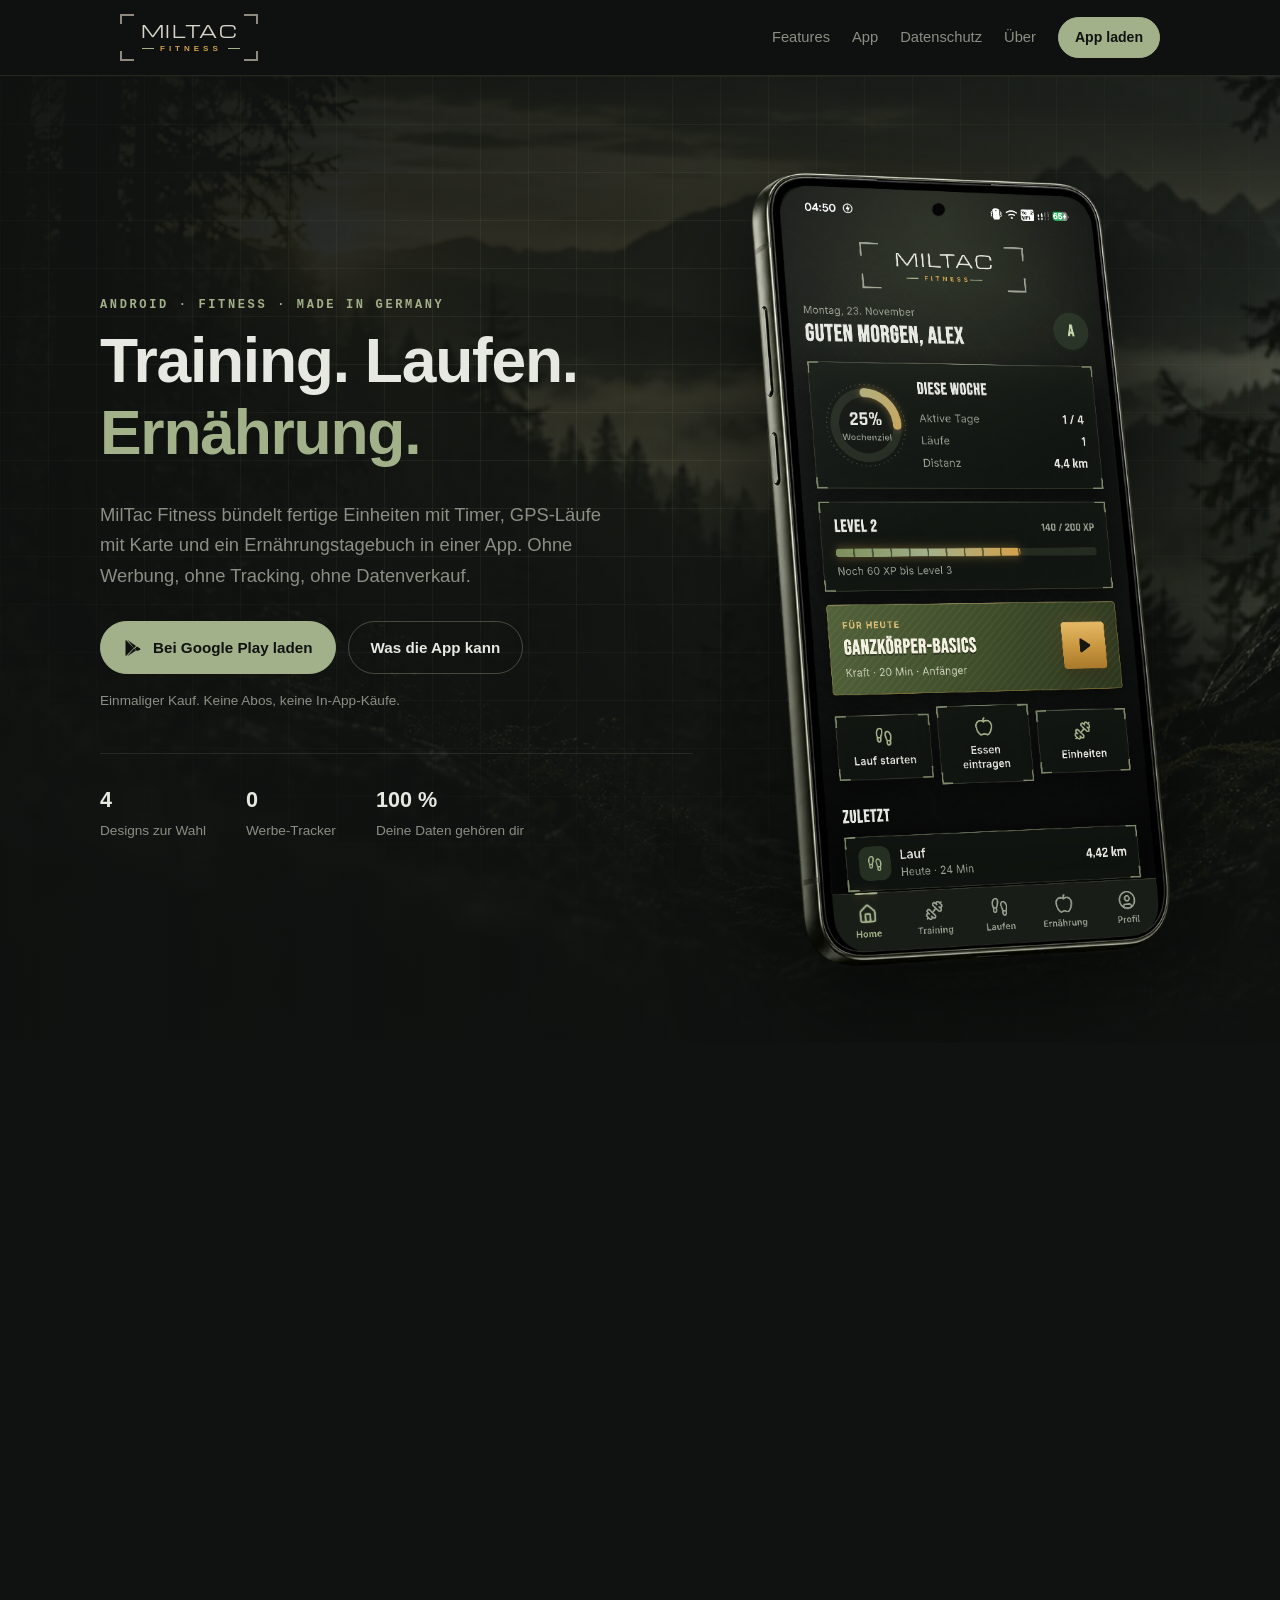
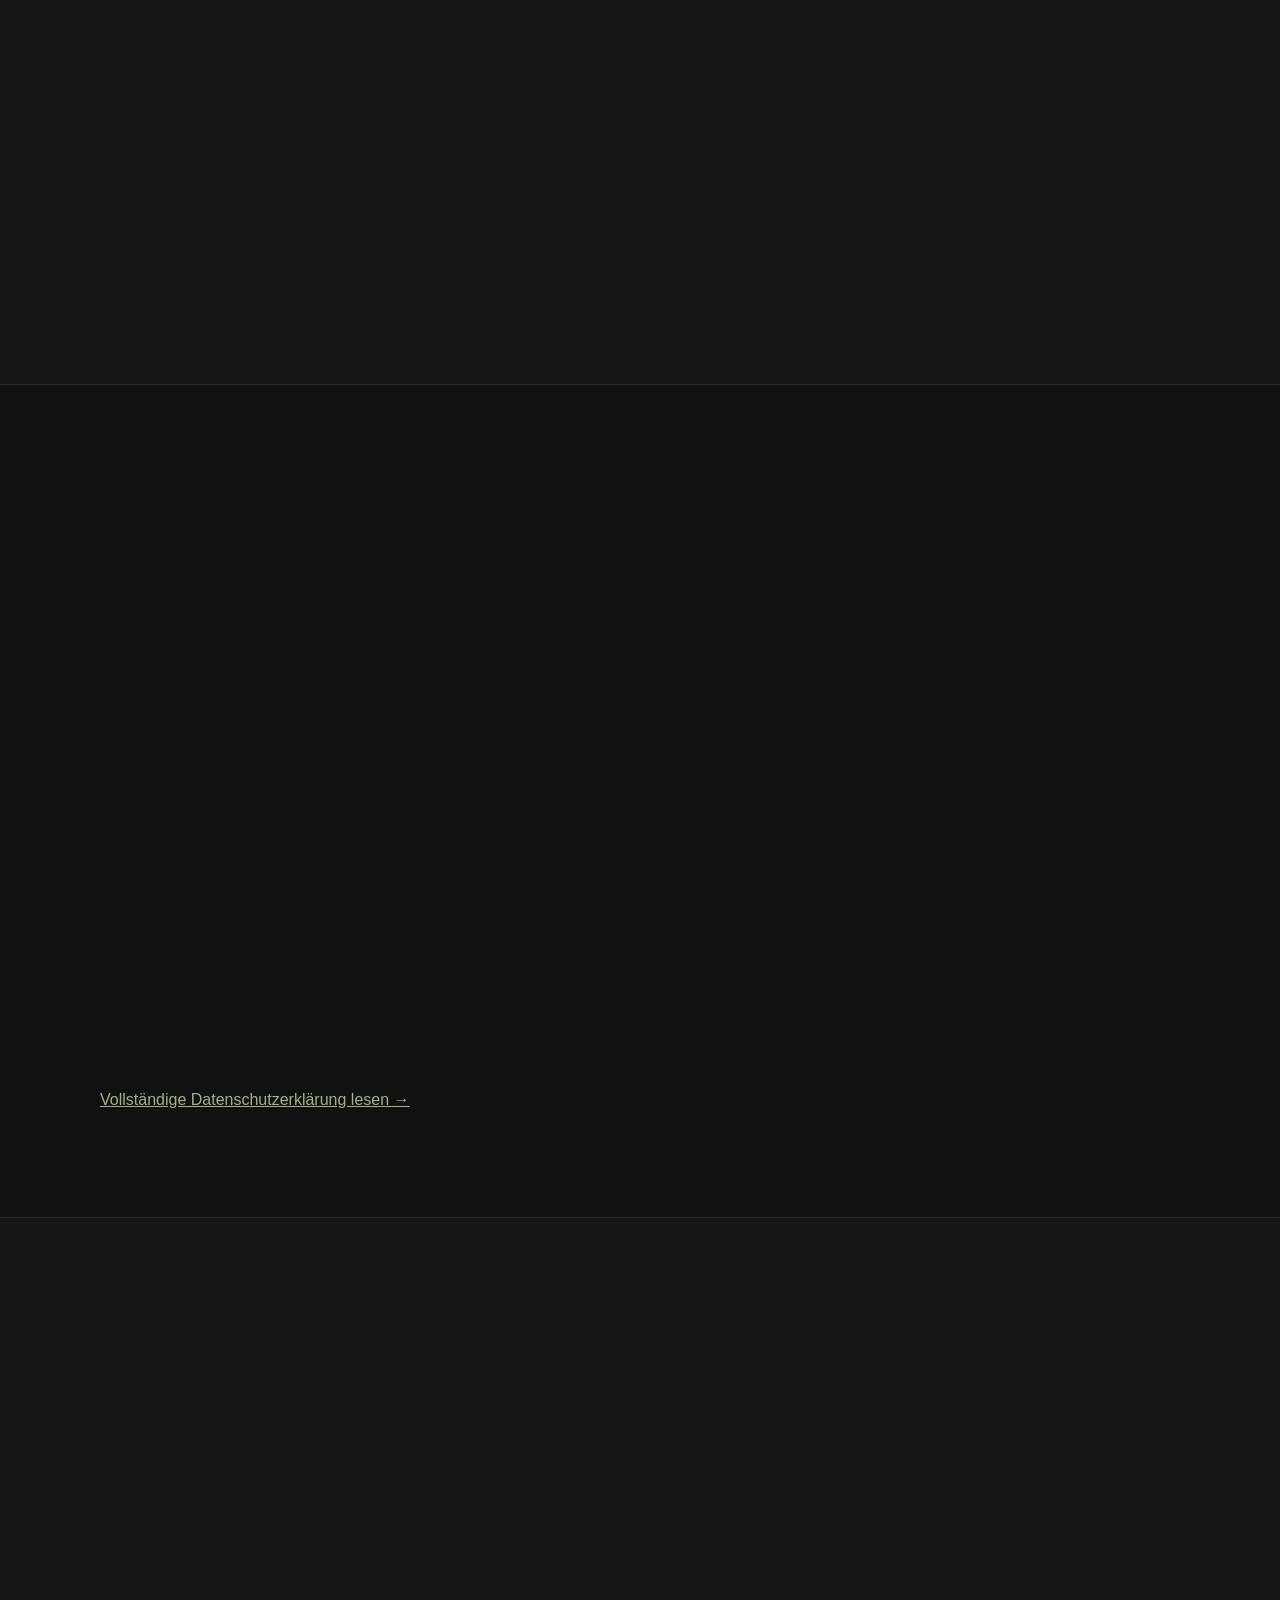
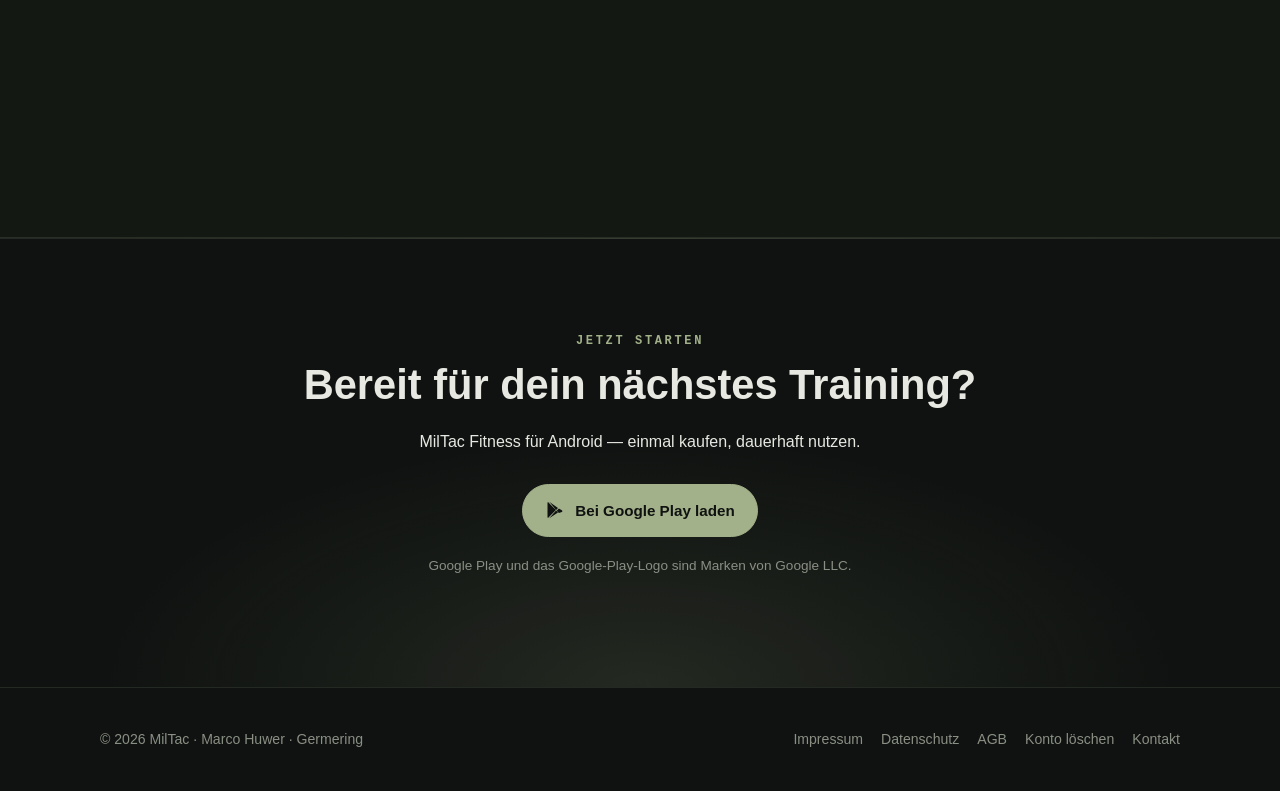
==== commit 7a589bc4: "feat: angled phone in the hero again, with the 2.0 home screen Co-Authored-By: Claude Opus 5.5 <nore" ====
--- a/index.html
+++ b/index.html
@@ -66,9 +66,7 @@
       </div>
 
       <div class="phone-wrap">
-        <figure class="screen-frame hero-shot">
-          <img src="assets/screen-home.jpg" width="720" height="1600" alt="MilTac Fitness Startseite: Wochenziel, Level, Vorschlag für heute und letzte Aktivität" fetchpriority="high">
-        </figure>
+        <img class="phone-img" src="assets/phone-mockup.png" width="592" height="1127" alt="MilTac Fitness auf einem Android-Smartphone: Startseite mit Wochenziel, Level, Vorschlag für heute und letzter Aktivität" fetchpriority="high">
       </div>
     </div>
   </section>
--- a/style.css
+++ b/style.css
@@ -267,7 +267,6 @@
    -------------------------------------------------------------------------- */
 .phone-wrap { display: grid; place-items: center; }
 .phone-img { width: min(100%, 420px); height: auto; filter: drop-shadow(0 30px 60px rgba(0, 0, 0, 0.6)); }
-.hero-shot { width: min(100%, 330px); }
 .designs {
   margin: 56px 0 0;
   border-radius: var(--radius);
@@ -458,7 +457,6 @@
   .hero { padding-top: 64px; }
   .phone { width: 250px; }
   .phone-img { width: min(100%, 320px); }
-  .hero-shot { width: min(100%, 260px); }
   .screens {
     display: flex; gap: 16px; overflow-x: auto; scroll-snap-type: x mandatory;
     padding: 8px 4px 20px; margin-top: 32px; max-width: none;
